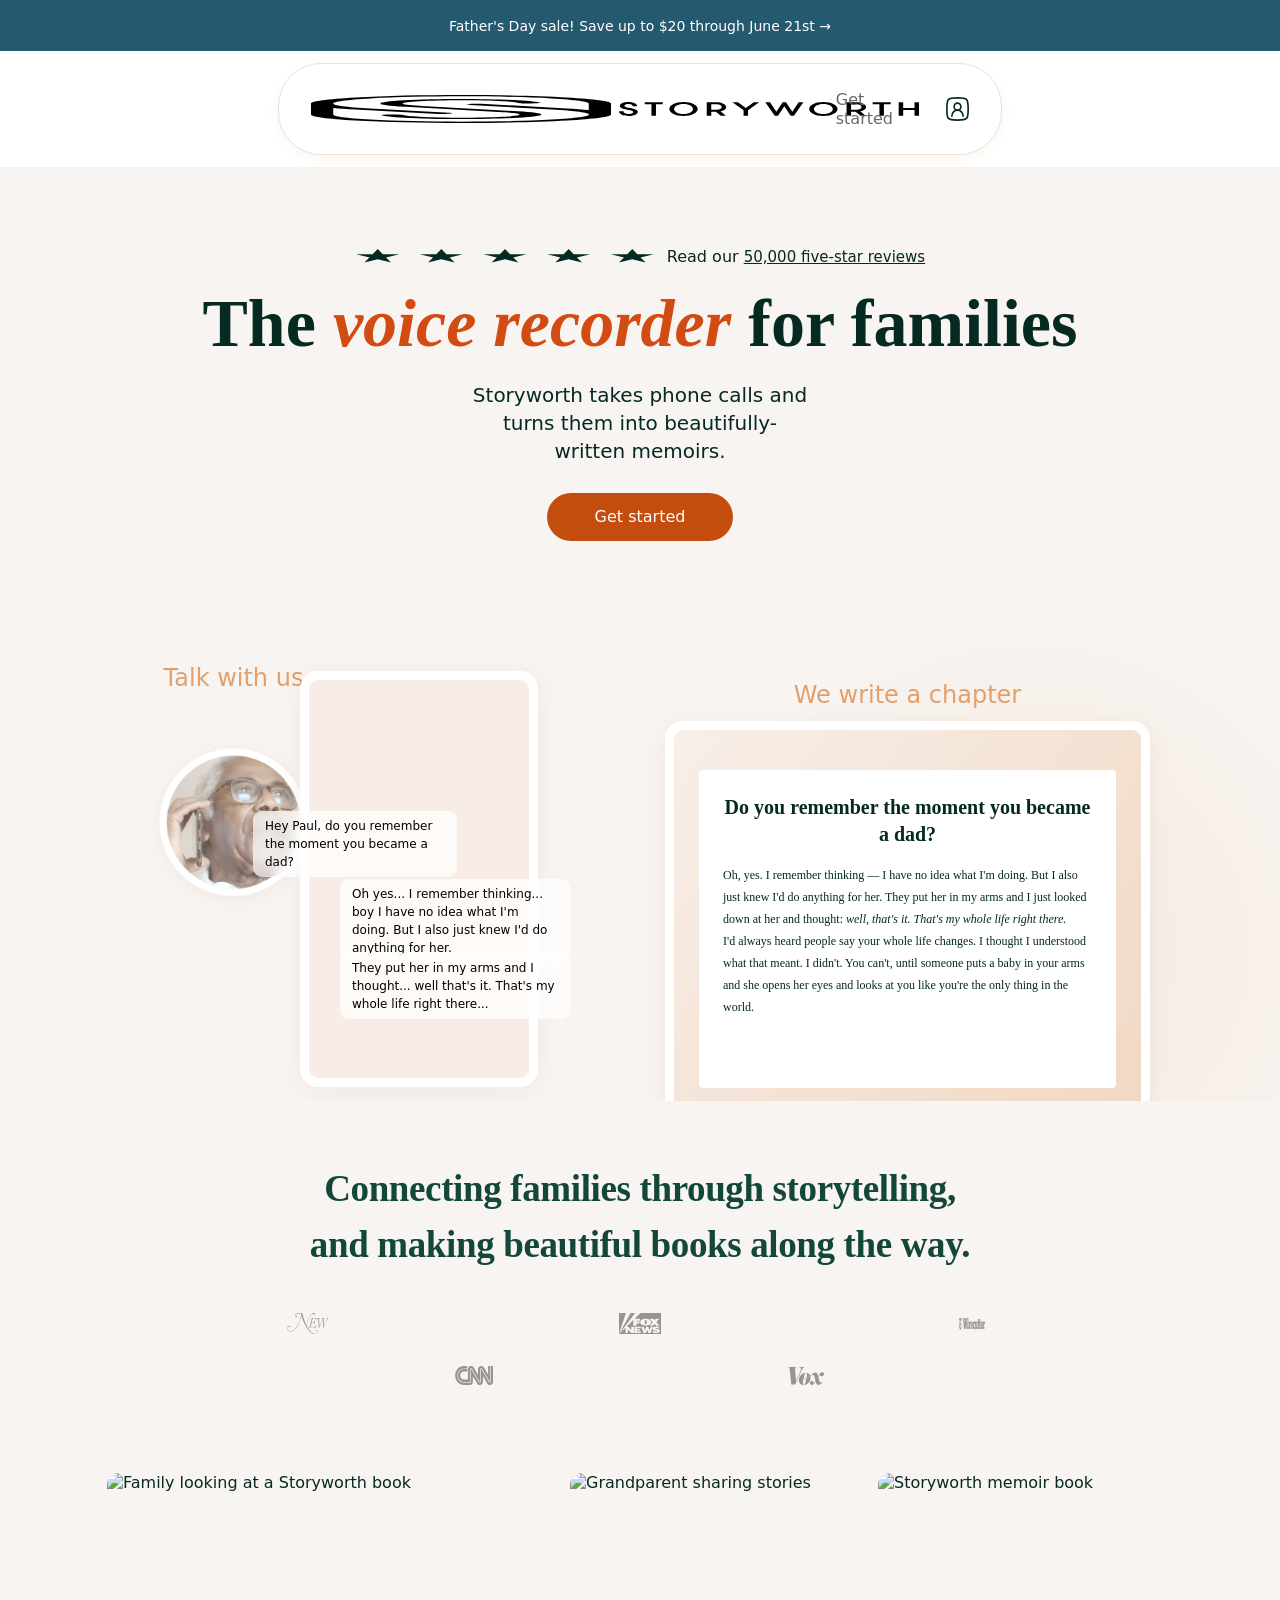
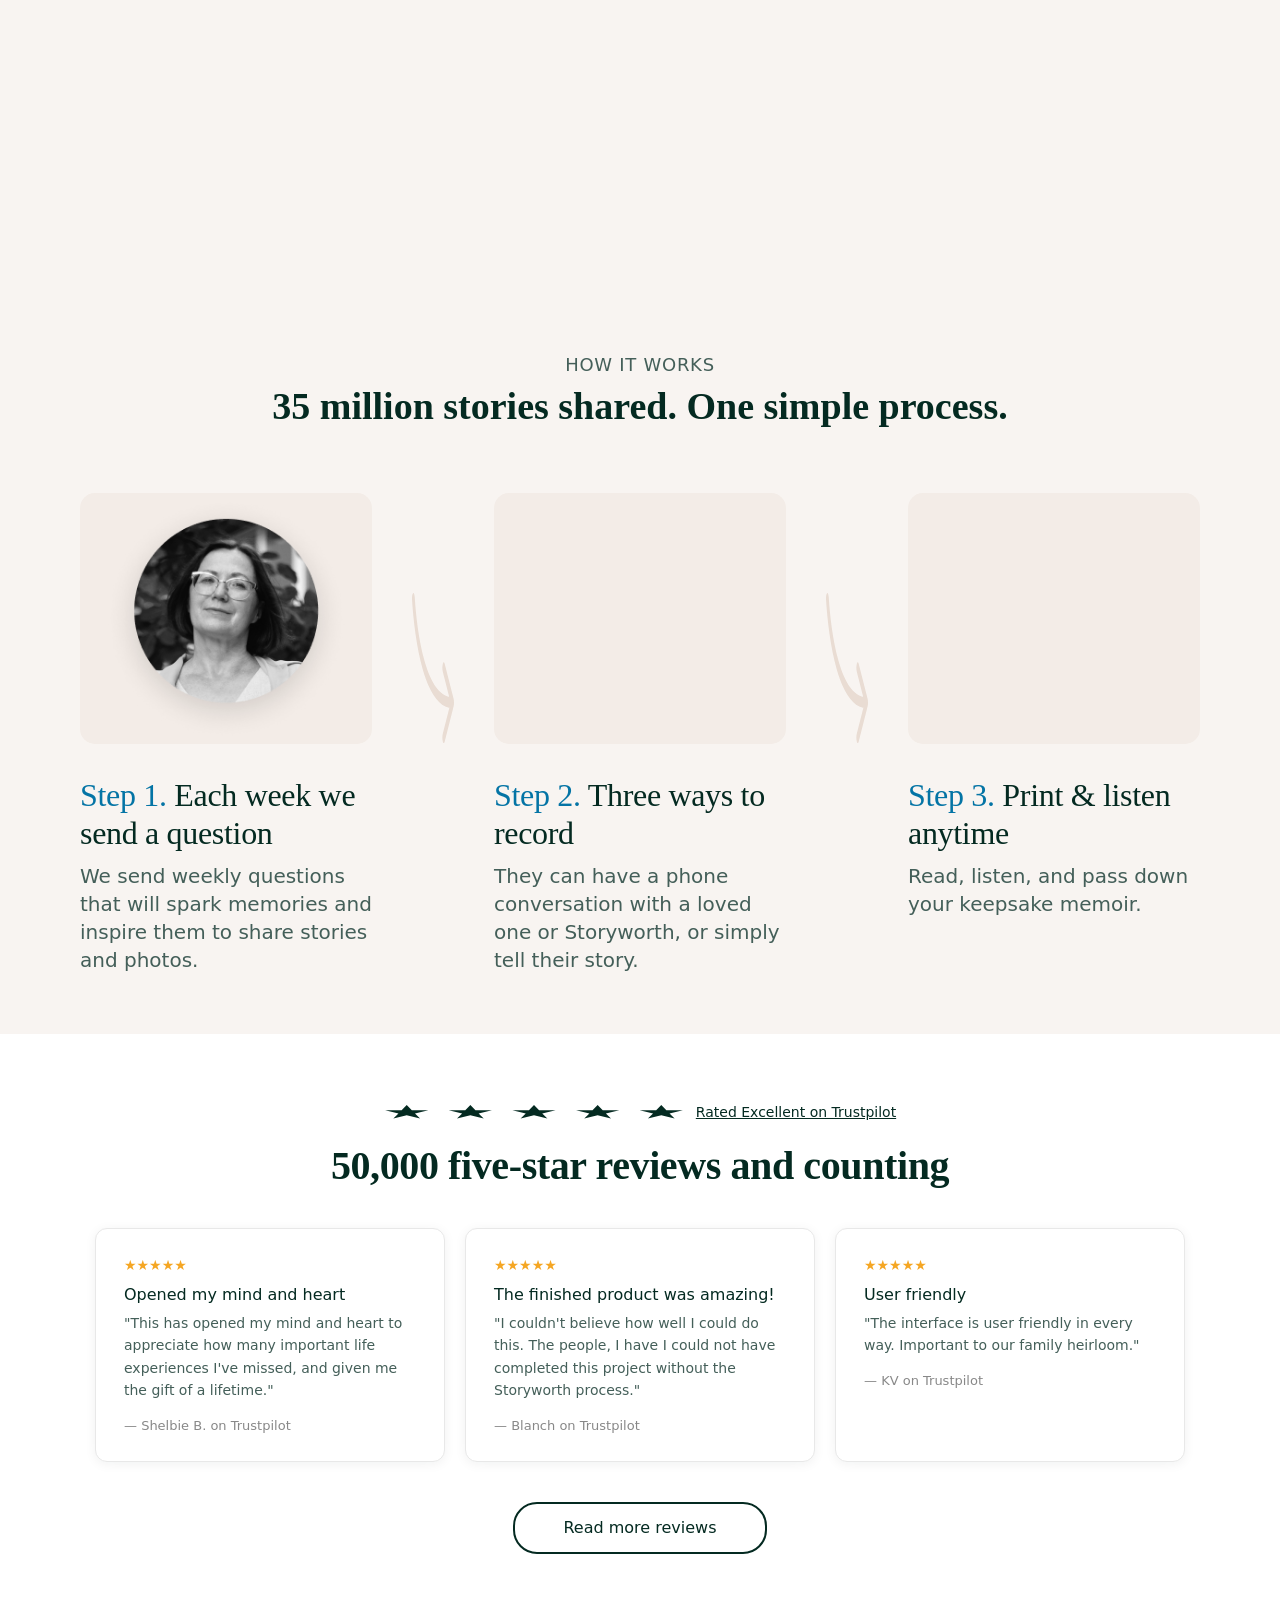
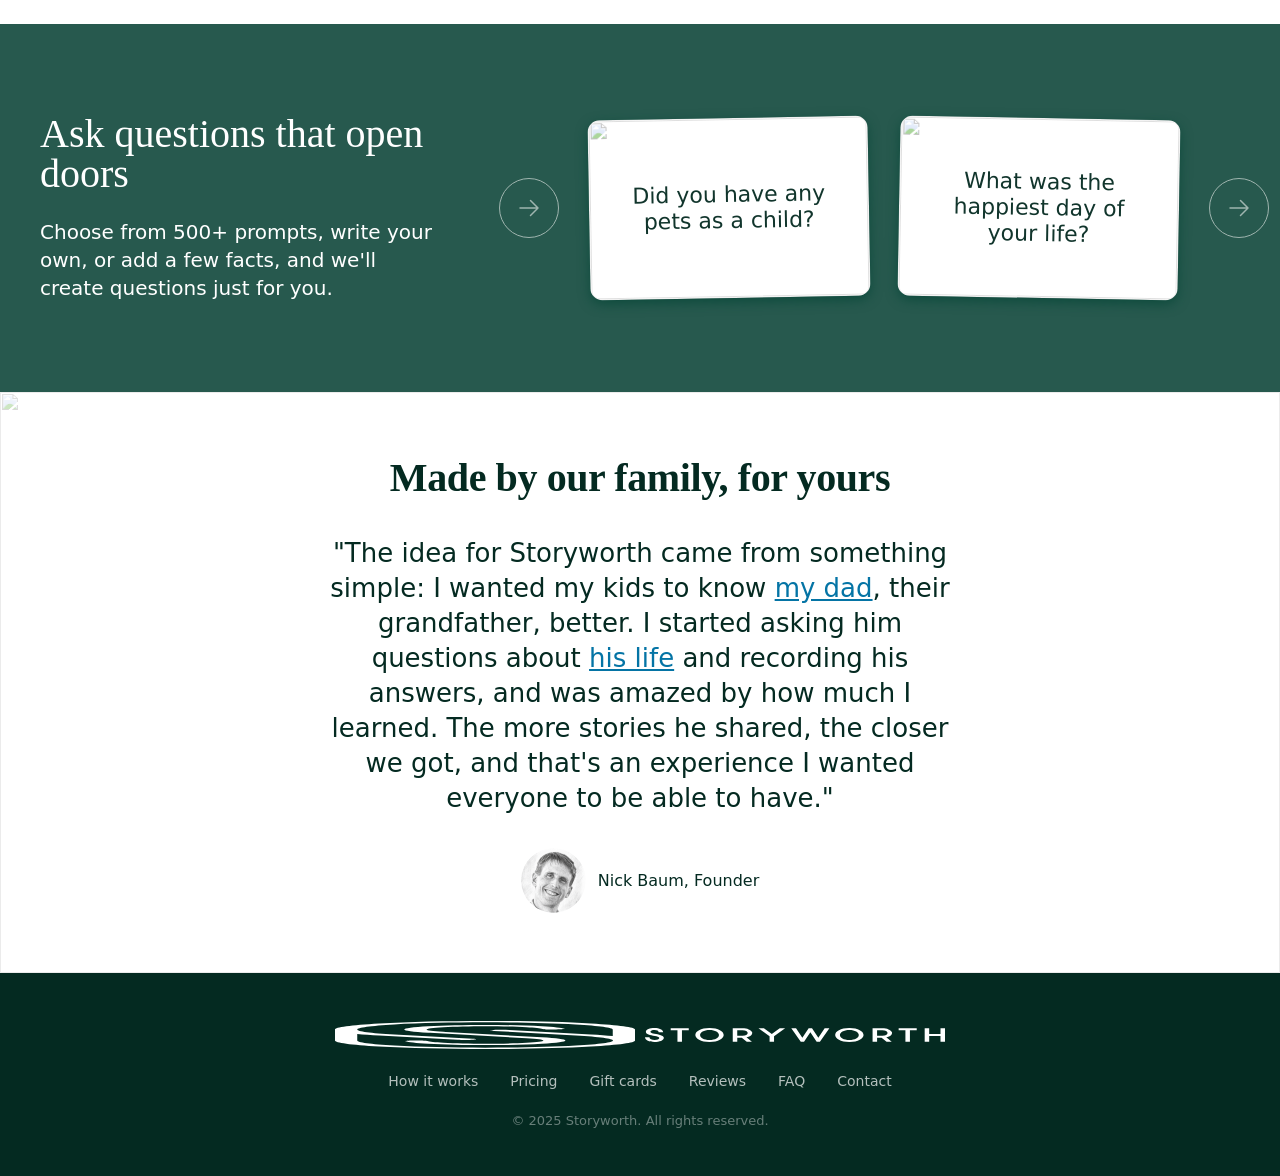
==== index.html @ 34d31a78 "Initial build: Storyworth Voice landing page HTML/CSS/JS scaffold from Figma Desktop frame. Sections" ====
<!DOCTYPE html>
<html lang="en">
<head>
  <meta charset="UTF-8" />
  <meta name="viewport" content="width=device-width, initial-scale=1.0" />
  <title>Storyworth Voice — The voice recorder for families</title>
  <meta name="description" content="Storyworth takes phone calls and turns them into beautifully-written memoirs. Connect your family through storytelling." />
  <link rel="stylesheet" href="styles.css" />
</head>
<body>

  <!-- ═══════════════════════════════════════════════════════
       PROMO BANNER
  ═══════════════════════════════════════════════════════ -->
  <div class="promo-banner">
    <p class="promo-banner__text">
      Father's Day sale! Save up to $20 through June 21st &rarr;
    </p>
  </div>

  <!-- ═══════════════════════════════════════════════════════
       HEADER / NAV
  ═══════════════════════════════════════════════════════ -->
  <header class="site-header">
    <nav class="nav" aria-label="Main navigation">
      <a href="/" class="nav__logo" aria-label="Storyworth home">
        <img class="nav__logo-mark" src="assets/logo-mark.svg" alt="" aria-hidden="true" />
        <img class="nav__logo-wordmark" src="assets/logo-wordmark.svg" alt="Storyworth" />
      </a>
      <div class="nav__actions">
        <a href="#get-started" class="nav__btn-ghost">Get started</a>
        <a href="/account" class="nav__user-icon" aria-label="My account">
          <img src="assets/nav-user-icon.svg" alt="" aria-hidden="true" />
        </a>
      </div>
    </nav>
  </header>

  <main>

    <!-- ═══════════════════════════════════════════════════════
         HERO
    ═══════════════════════════════════════════════════════ -->
    <section class="hero" aria-label="Hero">
      <div class="container">

        <div class="hero__content">
          <div class="hero__stars-row">
            <img src="assets/stars.svg" alt="5 stars" />
            <p>Read our <a href="#reviews"><span>50,000 five-star reviews</span></a></p>
          </div>
          <h1 class="hero__headline">
            The <em>voice recorder</em> for families
          </h1>
          <div class="hero__cta">
            <p class="hero__sub">
              Storyworth takes phone calls and turns them into beautifully-written memoirs.
            </p>
            <a href="#get-started" class="btn-primary" id="get-started">Get started</a>
          </div>
        </div>

        <!-- Illustration: call → chapter -->
        <div class="hero__illustration">

          <!-- Decorative background circle -->
          <div class="hero__circle-bg"></div>

          <!-- Left: Phone call -->
          <div class="hero__call-panel">
            <p class="hero__call-label">Talk with us</p>
            <img class="hero__portrait" src="assets/hero-person.png" alt="Portrait of Paul" />
            <div class="hero__phone-card"></div>
            <div class="hero__bubble hero__bubble--q">
              Hey Paul, do you remember the moment you became a dad?
            </div>
            <div class="hero__bubble hero__bubble--a1">
              Oh yes... I remember thinking... boy I have no idea what I'm doing. But I also just knew I'd do anything for her.
            </div>
            <div class="hero__bubble hero__bubble--a2">
              They put her in my arms and I thought... well that's it. That's my whole life right there...
            </div>
          </div>

          <!-- Right: Written chapter -->
          <div class="hero__chapter-panel">
            <p class="hero__chapter-label">We write a chapter</p>
            <div class="hero__chapter-card">
              <div class="hero__chapter-inner">
                <h2 class="hero__chapter-title">
                  Do you remember the moment you became a dad?
                </h2>
                <div class="hero__chapter-body">
                  <p>
                    Oh, yes. I remember thinking — I have no idea what I'm doing. But I also just knew I'd do anything for her. They put her in my arms and I just looked down at her and thought: <em>well, that's it. That's my whole life right there.</em>
                  </p>
                  <p>
                    I'd always heard people say your whole life changes. I thought I understood what that meant. I didn't. You can't, until someone puts a baby in your arms and she opens her eyes and looks at you like you're the only thing in the world.
                  </p>
                </div>
              </div>
            </div>
          </div>

        </div>
        <!-- /hero__illustration -->

      </div>
    </section>

    <!-- ═══════════════════════════════════════════════════════
         TAGLINE + PRESS LOGOS
    ═══════════════════════════════════════════════════════ -->
    <section class="tagline-section" aria-label="Brand tagline and press">
      <div class="container">
        <h2 class="tagline-section__headline">
          Connecting families through storytelling,<br />and making beautiful books along the way.
        </h2>
        <div class="press-logos" aria-label="As seen in">
          <img src="assets/press-nymag-path7.svg" alt="New York Magazine" style="height:21px;" />
          <img src="assets/press-time.svg" alt="TIME" style="height:21px;" />
          <img src="assets/press-wirecutter.svg" alt="NYT Wirecutter" style="height:13px;" />
          <img src="assets/press-cnn.svg" alt="CNN" style="height:19px;" />
          <img src="assets/press-fastco.svg" alt="Fast Company" style="height:18px;" />
        </div>
      </div>
    </section>

    <!-- ═══════════════════════════════════════════════════════
         PHOTO GRID
    ═══════════════════════════════════════════════════════ -->
    <section class="photo-grid" aria-label="Family memories">
      <div class="photo-grid__inner">
        <div class="photo-grid__item photo-grid__item--wide">
          <img src="assets/photo-grid-1.png" alt="Family looking at a Storyworth book" />
        </div>
        <div class="photo-grid__item photo-grid__item--narrow">
          <img src="assets/photo-grid-2.png" alt="Grandparent sharing stories" />
        </div>
        <div class="photo-grid__item photo-grid__item--wide">
          <img src="assets/photo-grid-3.png" alt="Storyworth memoir book" />
        </div>
        <div class="photo-grid__item photo-grid__item--narrow photo-grid__item--placeholder" aria-hidden="true"></div>
      </div>
    </section>

    <!-- ═══════════════════════════════════════════════════════
         HOW IT WORKS
    ═══════════════════════════════════════════════════════ -->
    <section class="how-it-works" aria-label="How Storyworth Voice works">
      <div class="container">

        <div class="how-it-works__header">
          <p class="how-it-works__eyebrow">How It Works</p>
          <h2 class="how-it-works__title">35 million stories shared. One simple process.</h2>
        </div>

        <div class="how-it-works__steps">

          <!-- Step 1 -->
          <div class="step">
            <div class="step__image">
              <img src="assets/step1-person.png" alt="A person receiving a question" />
            </div>
            <div class="step__copy">
              <h3 class="step__title">
                <span class="step-num">Step 1.</span> Each week we send a question
              </h3>
              <p class="step__body">
                We send weekly questions that will spark memories and inspire them to share stories and photos.
              </p>
            </div>
          </div>

          <!-- Connector -->
          <div class="step-connector" aria-hidden="true">
            <img src="assets/step-connector.svg" alt="" />
          </div>

          <!-- Step 2 -->
          <div class="step">
            <div class="step__image" style="background:#f3ece7;">
              <!-- Illustration placeholder — will be filled from Figma assets -->
            </div>
            <div class="step__copy">
              <h3 class="step__title">
                <span class="step-num">Step 2.</span> Three ways to record
              </h3>
              <p class="step__body">
                They can have a phone conversation with a loved one or Storyworth, or simply tell their story.
              </p>
            </div>
          </div>

          <!-- Connector -->
          <div class="step-connector" aria-hidden="true">
            <img src="assets/step-connector.svg" alt="" />
          </div>

          <!-- Step 3 -->
          <div class="step">
            <div class="step__image" style="background:#f3ece7;">
              <!-- Illustration placeholder -->
            </div>
            <div class="step__copy">
              <h3 class="step__title">
                <span class="step-num">Step 3.</span> Print &amp; listen anytime
              </h3>
              <p class="step__body">
                Read, listen, and pass down your keepsake memoir.
              </p>
            </div>
          </div>

        </div>
        <!-- /how-it-works__steps -->

      </div>
    </section>

    <!-- ═══════════════════════════════════════════════════════
         REVIEWS
    ═══════════════════════════════════════════════════════ -->
    <section class="reviews" id="reviews" aria-label="Customer reviews">
      <div class="container">

        <div class="reviews__header">
          <div class="reviews__stars-row">
            <img src="assets/stars.svg" alt="5 stars" />
            <a href="https://www.trustpilot.com" class="reviews__stars-link" target="_blank" rel="noopener">
              Rated Excellent on Trustpilot
            </a>
          </div>
          <h2 class="reviews__title">50,000 five-star reviews and counting</h2>
        </div>

        <div class="reviews__cards">
          <div class="review-card">
            <div class="review-card__stars" aria-label="5 stars">★★★★★</div>
            <p class="review-card__title">Opened my mind and heart</p>
            <p class="review-card__body">
              "This has opened my mind and heart to appreciate how many important life experiences I've missed, and given me the gift of a lifetime."
            </p>
            <p class="review-card__author">— Shelbie B. on Trustpilot</p>
          </div>
          <div class="review-card">
            <div class="review-card__stars" aria-label="5 stars">★★★★★</div>
            <p class="review-card__title">The finished product was amazing!</p>
            <p class="review-card__body">
              "I couldn't believe how well I could do this. The people, I have I could not have completed this project without the Storyworth process."
            </p>
            <p class="review-card__author">— Blanch on Trustpilot</p>
          </div>
          <div class="review-card">
            <div class="review-card__stars" aria-label="5 stars">★★★★★</div>
            <p class="review-card__title">User friendly</p>
            <p class="review-card__body">
              "The interface is user friendly in every way. Important to our family heirloom."
            </p>
            <p class="review-card__author">— KV on Trustpilot</p>
          </div>
        </div>

        <div class="reviews__footer">
          <a href="#" class="btn-outline">Read more reviews</a>
        </div>

      </div>
    </section>

    <!-- ═══════════════════════════════════════════════════════
         ASK QUESTIONS
    ═══════════════════════════════════════════════════════ -->
    <section class="ask-questions" aria-label="Question prompts">
      <div class="ask-questions__inner">

        <div class="ask-questions__copy">
          <h2 class="ask-questions__title">Ask questions that open doors</h2>
          <p class="ask-questions__body">
            Choose from 500+ prompts, write your own, or add a few facts, and we'll create questions just for you.
          </p>
        </div>

        <div class="ask-questions__carousel" role="region" aria-label="Sample questions">
          <button class="carousel-btn carousel-btn--prev" aria-label="Previous questions">
            <img src="assets/carousel-arrow-left.svg" alt="" aria-hidden="true" />
          </button>
          <div class="question-cards">
            <div class="question-card">
              <img class="question-card__bg" src="assets/paper-texture.png" alt="" aria-hidden="true" />
              <p class="question-card__text">Did you have any pets as a child?</p>
            </div>
            <div class="question-card">
              <img class="question-card__bg" src="assets/paper-texture.png" alt="" aria-hidden="true" />
              <p class="question-card__text">What was the happiest day of your life?</p>
            </div>
          </div>
          <button class="carousel-btn carousel-btn--next" aria-label="Next questions">
            <img src="assets/carousel-arrow-right.svg" alt="" aria-hidden="true" />
          </button>
        </div>

      </div>
    </section>

    <!-- ═══════════════════════════════════════════════════════
         FOUNDER STORY
    ═══════════════════════════════════════════════════════ -->
    <section class="founder-story" aria-label="About Storyworth">
      <img class="founder-story__bg" src="assets/cotton-texture.png" alt="" aria-hidden="true" />
      <div class="founder-story__inner">
        <h2 class="founder-story__title">Made by our family, for yours</h2>
        <blockquote class="founder-story__quote">
          "The idea for Storyworth came from something simple: I wanted my kids to know
          <a href="#">my dad</a>, their grandfather, better. I started asking him questions about
          <a href="#">his life</a> and recording his answers, and was amazed by how much I learned.
          The more stories he shared, the closer we got, and that's an experience I wanted everyone to be able to have."
        </blockquote>
        <div class="founder-story__attribution">
          <img class="founder-story__portrait" src="assets/founder-photo.png" alt="Nick Baum, Founder of Storyworth" />
          <p class="founder-story__name">Nick Baum, Founder</p>
        </div>
      </div>
    </section>

  </main>

  <!-- ═══════════════════════════════════════════════════════
       FOOTER
  ═══════════════════════════════════════════════════════ -->
  <footer class="site-footer">
    <div class="container">
      <div class="site-footer__logo">
        <img src="assets/logo-mark.svg" alt="" aria-hidden="true" style="height:28px;" />
        <img src="assets/logo-wordmark.svg" alt="Storyworth" style="height:14px;" />
      </div>
      <nav class="site-footer__nav" aria-label="Footer navigation">
        <a href="#">How it works</a>
        <a href="#">Pricing</a>
        <a href="#">Gift cards</a>
        <a href="#">Reviews</a>
        <a href="#">FAQ</a>
        <a href="#">Contact</a>
      </nav>
      <p class="site-footer__legal">&copy; 2025 Storyworth. All rights reserved.</p>
    </div>
  </footer>

  <script src="script.js"></script>
</body>
</html>
---- styles.css ----
/* ============================================================
   Storyworth Voice Landing Page — Styles
   Webflow-ready: CSS custom properties, no framework deps
   ============================================================ */

/* ─── Design Tokens ──────────────────────────────────────── */
:root {
  /* Colors */
  --color-green-1000: #042a21;
  --color-green-900:  #12473a;
  --color-green-800:  #445f59;
  --color-green-700:  #27594e;
  --color-sky-800:    #0474a5;
  --color-royal-blue: #25596f;
  --color-terracotta: #c44d0e;
  --color-tan-100:    #f8f4f1;
  --color-orange:     #e1a06c;
  --color-red-italic: #d24b12;
  --color-white:      #ffffff;
  --color-border:     #eedfd0;

  /* Typography */
  --font-sans:        'GT America', 'DM Sans', 'Inter', system-ui, sans-serif;
  --font-display:     'GT Super Display', 'Playfair Display', Georgia, serif;
  --font-serif:       'Garamond Premier Pro', 'EB Garamond', Georgia, serif;

  /* Spacing */
  --max-width:        1280px;
  --section-pad-x:    40px;

  /* Radius */
  --radius-pill:      43px;
  --radius-card:      12px;
  --radius-btn:       24px;
}

/* ─── Reset ──────────────────────────────────────────────── */
*, *::before, *::after { box-sizing: border-box; margin: 0; padding: 0; }
html { scroll-behavior: smooth; }
body { font-family: var(--font-sans); color: var(--color-green-1000); background: var(--color-white); -webkit-font-smoothing: antialiased; }
img { display: block; max-width: 100%; }
a { text-decoration: none; color: inherit; }
button { cursor: pointer; border: none; background: none; font-family: inherit; }

/* ─── Layout Helpers ─────────────────────────────────────── */
.container {
  width: 100%;
  max-width: var(--max-width);
  margin-inline: auto;
  padding-inline: var(--section-pad-x);
}

/* ─── Promo Banner ───────────────────────────────────────── */
.promo-banner {
  background: var(--color-royal-blue);
  padding: 6px 24px;
  height: 51px;
  display: flex;
  align-items: center;
  justify-content: center;
}

.promo-banner__text {
  font-family: var(--font-sans);
  font-size: 14px;
  color: var(--color-white);
  text-align: center;
  white-space: nowrap;
}

/* ─── Header / Nav ───────────────────────────────────────── */
.site-header {
  position: sticky;
  top: 0;
  z-index: 100;
  display: flex;
  justify-content: center;
  padding: 12px 24px;
  pointer-events: none;
}

.nav {
  pointer-events: all;
  background: var(--color-white);
  border: 1px solid var(--color-border);
  border-radius: var(--radius-pill);
  padding: 12px 32px;
  width: 724px;
  max-width: calc(100vw - 48px);
  display: flex;
  align-items: center;
  justify-content: space-between;
  box-shadow: 0 4px 10px rgba(241, 225, 215, 0.3);
}

.nav__logo {
  display: flex;
  align-items: center;
  gap: 8px;
  height: 50px;
}

.nav__logo-mark {
  height: 28px;
  width: auto;
}

.nav__logo-wordmark {
  height: 14px;
  width: auto;
}

.nav__actions {
  display: flex;
  align-items: center;
  gap: 12px;
}

.nav__btn-ghost {
  font-family: var(--font-sans);
  font-weight: 500;
  font-size: 16px;
  color: #686868;
  padding: 14px 32px;
  border-radius: var(--radius-btn);
  transition: color 0.2s;
}

.nav__btn-ghost:hover { color: var(--color-green-1000); }

.nav__user-icon {
  width: 32px;
  height: 32px;
  display: flex;
  align-items: center;
  justify-content: center;
}

.nav__user-icon img { width: 24px; height: 24px; }

/* ─── Hero ───────────────────────────────────────────────── */
.hero {
  background: var(--color-tan-100);
  position: relative;
  overflow: hidden;
  padding-top: 80px;
  padding-bottom: 0;
}

.hero__content {
  display: flex;
  flex-direction: column;
  align-items: center;
  gap: 20px;
  position: relative;
  z-index: 2;
  text-align: center;
}

.hero__stars-row {
  display: flex;
  align-items: center;
  gap: 12px;
}

.hero__stars-row img { height: 15px; width: auto; }

.hero__stars-row a {
  font-size: 15px;
  color: var(--color-green-1000);
}

.hero__stars-row a span { text-decoration: underline; }

.hero__headline {
  font-family: var(--font-display);
  font-size: 68px;
  line-height: 75px;
  color: var(--color-green-1000);
  text-align: center;
  white-space: nowrap;
}

.hero__headline em {
  font-style: italic;
  color: var(--color-red-italic);
}

.hero__sub {
  font-family: var(--font-sans);
  font-size: 20px;
  line-height: 28px;
  color: var(--color-green-1000);
  text-align: center;
  max-width: 343px;
}

.hero__cta {
  display: flex;
  flex-direction: column;
  align-items: center;
  gap: 28px;
}

.btn-primary {
  display: inline-flex;
  align-items: center;
  justify-content: center;
  background: var(--color-terracotta);
  color: var(--color-white);
  font-family: var(--font-sans);
  font-weight: 500;
  font-size: 16px;
  line-height: 20px;
  padding: 14px 48px;
  border-radius: var(--radius-btn);
  transition: background 0.2s, transform 0.1s;
}

.btn-primary:hover { background: #a83d08; transform: translateY(-1px); }

.btn-outline {
  display: inline-flex;
  align-items: center;
  justify-content: center;
  background: transparent;
  color: var(--color-green-1000);
  font-family: var(--font-sans);
  font-weight: 500;
  font-size: 16px;
  line-height: 20px;
  padding: 14px 48px;
  border-radius: var(--radius-btn);
  border: 2px solid var(--color-green-1000);
  transition: background 0.2s, color 0.2s;
}

.btn-outline:hover { background: var(--color-green-1000); color: var(--color-white); }

/* Hero illustration */
.hero__illustration {
  position: relative;
  margin-top: 60px;
  height: 500px;
  width: 100%;
  max-width: var(--max-width);
  margin-inline: auto;
}

.hero__circle-bg {
  position: absolute;
  right: -140px;
  top: 0;
  width: 700px;
  height: 700px;
  border-radius: 50%;
  background: radial-gradient(circle, rgba(241,216,196,0.4) 0%, transparent 70%);
  pointer-events: none;
}

/* Left phone call panel */
.hero__call-panel {
  position: absolute;
  left: 100px;
  top: 40px;
  display: flex;
  flex-direction: column;
  gap: 16px;
}

.hero__call-label {
  font-family: var(--font-sans);
  font-size: 24px;
  line-height: 75px;
  color: var(--color-orange);
  text-align: center;
}

.hero__portrait {
  width: 187px;
  height: 187px;
  border-radius: 50%;
  object-fit: cover;
}

.hero__phone-card {
  width: 238px;
  height: 416px;
  background: #f7ede6;
  border-radius: 18px;
  border: 9px solid var(--color-white);
  box-shadow: 0 4px 25px rgba(190, 157, 132, 0.12);
  position: absolute;
  left: 160px;
  top: 30px;
}

.hero__bubble {
  position: absolute;
  background: rgba(255, 255, 255, 0.7);
  backdrop-filter: blur(3px);
  -webkit-backdrop-filter: blur(3px);
  border-radius: 9px;
  padding: 6px 12px;
  font-family: var(--font-sans);
  font-size: 12px;
  line-height: 18px;
  color: #000;
}

.hero__bubble--q {
  width: 204px;
  left: 113px;
  top: 170px;
}

.hero__bubble--a1 {
  width: 230px;
  left: 200px;
  top: 238px;
}

.hero__bubble--a2 {
  width: 230px;
  left: 200px;
  top: 312px;
}

/* Right chapter panel */
.hero__chapter-panel {
  position: absolute;
  right: 90px;
  top: 80px;
}

.hero__chapter-label {
  font-family: var(--font-sans);
  font-size: 24px;
  color: var(--color-orange);
  text-align: center;
  margin-bottom: 12px;
}

.hero__chapter-card {
  width: 485px;
  height: 416px;
  border-radius: 18px;
  border: 9px solid var(--color-white);
  box-shadow: 0 4px 25px rgba(190, 157, 132, 0.12);
  background: linear-gradient(130deg, #f7eee7 3%, #f1d8c4 97%);
  position: relative;
  overflow: hidden;
}

.hero__chapter-inner {
  background: var(--color-white);
  position: absolute;
  left: 25px;
  right: 25px;
  top: 40px;
  bottom: 40px;
  border-radius: 4px;
  padding: 24px;
  overflow: hidden;
}

.hero__chapter-title {
  font-family: var(--font-display);
  font-size: 20px;
  line-height: 27px;
  color: var(--color-green-1000);
  text-align: center;
  margin-bottom: 16px;
}

.hero__chapter-body {
  font-family: var(--font-serif);
  font-size: 12px;
  line-height: 22px;
  color: var(--color-green-1000);
}

.hero__chapter-body em { font-style: italic; }

/* ─── Tagline + Press ────────────────────────────────────── */
.tagline-section {
  background: var(--color-tan-100);
  padding: 60px var(--section-pad-x) 40px;
  text-align: center;
}

.tagline-section__headline {
  font-family: var(--font-display);
  font-size: 37px;
  line-height: 56px;
  color: var(--color-green-900);
  letter-spacing: -0.37px;
  max-width: 750px;
  margin-inline: auto;
}

.press-logos {
  display: flex;
  align-items: center;
  justify-content: center;
  gap: 32px;
  flex-wrap: wrap;
  margin-top: 40px;
  padding-bottom: 48px;
}

.press-logos img {
  height: auto;
  opacity: 0.75;
  transition: opacity 0.2s;
  object-fit: contain;
}

.press-logos img:hover { opacity: 1; }

/* ─── Photo Grid ─────────────────────────────────────────── */
.photo-grid {
  background: var(--color-tan-100);
  padding: 0 0 80px;
}

.photo-grid__inner {
  display: flex;
  gap: 19px;
  align-items: stretch;
  padding-inline: 107px;
  overflow: hidden;
}

.photo-grid__item {
  border-radius: var(--radius-card);
  overflow: hidden;
  flex-shrink: 0;
}

.photo-grid__item--wide { width: 444px; height: 341px; }
.photo-grid__item--narrow { width: 289px; height: 341px; }

.photo-grid__item img {
  width: 100%;
  height: 100%;
  object-fit: cover;
}

.photo-grid__item--placeholder {
  background: #d9d9d9;
}

/* ─── How It Works ───────────────────────────────────────── */
.how-it-works {
  background: var(--color-tan-100);
  padding: 60px var(--section-pad-x);
}

.how-it-works__header {
  text-align: center;
  margin-bottom: 64px;
}

.how-it-works__eyebrow {
  font-family: var(--font-sans);
  font-size: 18px;
  letter-spacing: 0.72px;
  color: var(--color-green-800);
  text-transform: uppercase;
  margin-bottom: 8px;
}

.how-it-works__title {
  font-family: var(--font-display);
  font-size: 38px;
  line-height: 46px;
  color: var(--color-green-1000);
  max-width: 744px;
  margin-inline: auto;
}

.how-it-works__steps {
  display: flex;
  justify-content: space-between;
  align-items: flex-start;
  gap: 40px;
  position: relative;
}

.step {
  display: flex;
  flex-direction: column;
  align-items: center;
  gap: 32px;
  flex: 1;
  text-align: left;
  max-width: 395px;
}

.step__image {
  width: 100%;
  max-width: 334px;
  height: 251px;
  background: #f3ece7;
  border-radius: 15px;
  display: flex;
  align-items: center;
  justify-content: center;
  position: relative;
  overflow: hidden;
}

.step__image img { max-width: 100%; max-height: 100%; object-fit: contain; }

.step__copy { width: 100%; max-width: 336px; }

.step__title {
  font-family: var(--font-display);
  font-weight: 500;
  font-size: 32px;
  line-height: 38px;
  letter-spacing: -0.32px;
  color: var(--color-green-1000);
  margin-bottom: 10px;
}

.step__title .step-num { color: var(--color-sky-800); }

.step__body {
  font-family: var(--font-sans);
  font-size: 20px;
  line-height: 1.4;
  color: var(--color-green-800);
}

/* Connector arrows between steps */
.step-connector {
  width: 42px;
  flex-shrink: 0;
  padding-top: 100px;
}

.step-connector img { width: 100%; }

/* ─── Reviews ────────────────────────────────────────────── */
.reviews {
  background: var(--color-white);
  padding: 70px var(--section-pad-x);
  overflow: hidden;
}

.reviews__header {
  display: flex;
  flex-direction: column;
  align-items: center;
  gap: 24px;
  margin-bottom: 40px;
}

.reviews__stars-row {
  display: flex;
  align-items: center;
  gap: 12px;
}

.reviews__stars-row img { height: 15px; }

.reviews__stars-link {
  font-size: 14px;
  color: var(--color-green-1000);
  text-decoration: underline;
}

.reviews__title {
  font-family: var(--font-display);
  font-size: 40px;
  line-height: 44px;
  color: var(--color-green-1000);
  text-align: center;
  letter-spacing: -0.4px;
}

/* Review cards */
.reviews__cards {
  display: flex;
  gap: 20px;
  justify-content: center;
  flex-wrap: wrap;
  margin-bottom: 40px;
}

.review-card {
  background: var(--color-white);
  border: 1px solid #e8e8e8;
  border-radius: var(--radius-card);
  padding: 28px;
  width: 350px;
  flex-shrink: 0;
  box-shadow: 0 2px 12px rgba(4, 42, 33, 0.06);
}

.review-card__stars {
  display: flex;
  gap: 2px;
  margin-bottom: 12px;
  color: #f5a623;
  font-size: 14px;
}

.review-card__title {
  font-family: var(--font-sans);
  font-weight: 500;
  font-size: 16px;
  color: var(--color-green-1000);
  margin-bottom: 8px;
}

.review-card__body {
  font-family: var(--font-sans);
  font-size: 14px;
  line-height: 1.6;
  color: var(--color-green-800);
  margin-bottom: 16px;
}

.review-card__author {
  font-family: var(--font-sans);
  font-size: 13px;
  color: #888;
}

.reviews__footer {
  display: flex;
  justify-content: center;
}

/* ─── Ask Questions ──────────────────────────────────────── */
.ask-questions {
  background: var(--color-green-700);
  padding: 90px var(--section-pad-x);
}

.ask-questions__inner {
  display: flex;
  align-items: center;
  justify-content: space-between;
  gap: 60px;
  max-width: var(--max-width);
  margin-inline: auto;
}

.ask-questions__copy {
  flex: 0 0 399px;
  display: flex;
  flex-direction: column;
  gap: 24px;
}

.ask-questions__title {
  font-family: var(--font-display);
  font-weight: 500;
  font-size: 40px;
  line-height: 40px;
  color: var(--color-white);
}

.ask-questions__body {
  font-family: var(--font-sans);
  font-size: 20px;
  line-height: 1.4;
  color: var(--color-white);
}

.ask-questions__carousel {
  display: flex;
  align-items: center;
  gap: 30px;
}

.carousel-btn {
  width: 60px;
  height: 60px;
  flex-shrink: 0;
  cursor: pointer;
  transition: opacity 0.2s;
}

.carousel-btn:hover { opacity: 0.8; }
.carousel-btn img { width: 100%; height: 100%; }

.question-cards {
  display: flex;
  gap: 30px;
}

.question-card {
  background: var(--color-white);
  border: 1px solid rgba(226, 226, 226, 0.5);
  border-radius: var(--radius-card);
  width: 280px;
  height: 180px;
  display: flex;
  align-items: center;
  justify-content: center;
  padding: 30px;
  position: relative;
  overflow: hidden;
  box-shadow: 0 4px 12px #0e4b3d;
}

.question-card:first-child { transform: rotate(-1deg); }
.question-card:last-child  { transform: rotate(1deg); }

.question-card__bg {
  position: absolute;
  inset: 0;
  width: 100%;
  height: 100%;
  object-fit: cover;
  opacity: 0.5;
  pointer-events: none;
}

.question-card__text {
  font-family: var(--font-sans);
  font-weight: 500;
  font-size: 22px;
  line-height: 26px;
  color: rgba(4, 42, 33, 0.95);
  text-align: center;
  position: relative;
  z-index: 1;
}

/* ─── Founder Story ──────────────────────────────────────── */
.founder-story {
  background: var(--color-white);
  padding: 60px var(--section-pad-x);
  position: relative;
  overflow: hidden;
  text-align: center;
}

.founder-story__bg {
  position: absolute;
  inset: 0;
  width: 100%;
  height: 100%;
  object-fit: cover;
  opacity: 0.3;
  pointer-events: none;
}

.founder-story__inner {
  position: relative;
  z-index: 1;
  display: flex;
  flex-direction: column;
  align-items: center;
  gap: 32px;
  max-width: 650px;
  margin-inline: auto;
}

.founder-story__title {
  font-family: var(--font-display);
  font-size: 40px;
  line-height: 52px;
  color: var(--color-green-1000);
  letter-spacing: -0.4px;
}

.founder-story__quote {
  font-family: var(--font-sans);
  font-size: 26px;
  line-height: 35px;
  color: var(--color-green-1000);
  text-align: center;
}

.founder-story__quote a { color: var(--color-sky-800); text-decoration: underline; }

.founder-story__attribution {
  display: flex;
  align-items: center;
  gap: 12px;
  justify-content: center;
}

.founder-story__portrait {
  width: 65px;
  height: 65px;
  border-radius: 50%;
  object-fit: cover;
}

.founder-story__name {
  font-family: var(--font-sans);
  font-size: 16px;
  color: var(--color-green-1000);
}

/* ─── Footer ─────────────────────────────────────────────── */
.site-footer {
  background: var(--color-green-1000);
  color: var(--color-white);
  padding: 48px var(--section-pad-x);
  text-align: center;
}

.site-footer__logo {
  display: flex;
  align-items: center;
  justify-content: center;
  gap: 10px;
  margin-bottom: 24px;
}

.site-footer__logo img { filter: invert(1) brightness(2); }

.site-footer__nav {
  display: flex;
  gap: 32px;
  justify-content: center;
  flex-wrap: wrap;
  margin-bottom: 24px;
}

.site-footer__nav a {
  font-family: var(--font-sans);
  font-size: 14px;
  color: rgba(255,255,255,0.7);
  transition: color 0.2s;
}

.site-footer__nav a:hover { color: var(--color-white); }

.site-footer__legal {
  font-family: var(--font-sans);
  font-size: 13px;
  color: rgba(255,255,255,0.4);
}

/* ─── Google Fonts fallback (remove when GT fonts are loaded) ─ */
@import url('https://fonts.googleapis.com/css2?family=DM+Sans:wght@400;500&family=Playfair+Display:ital,wght@0,400;0,500;1,400&family=EB+Garamond:ital@0;1&display=swap');
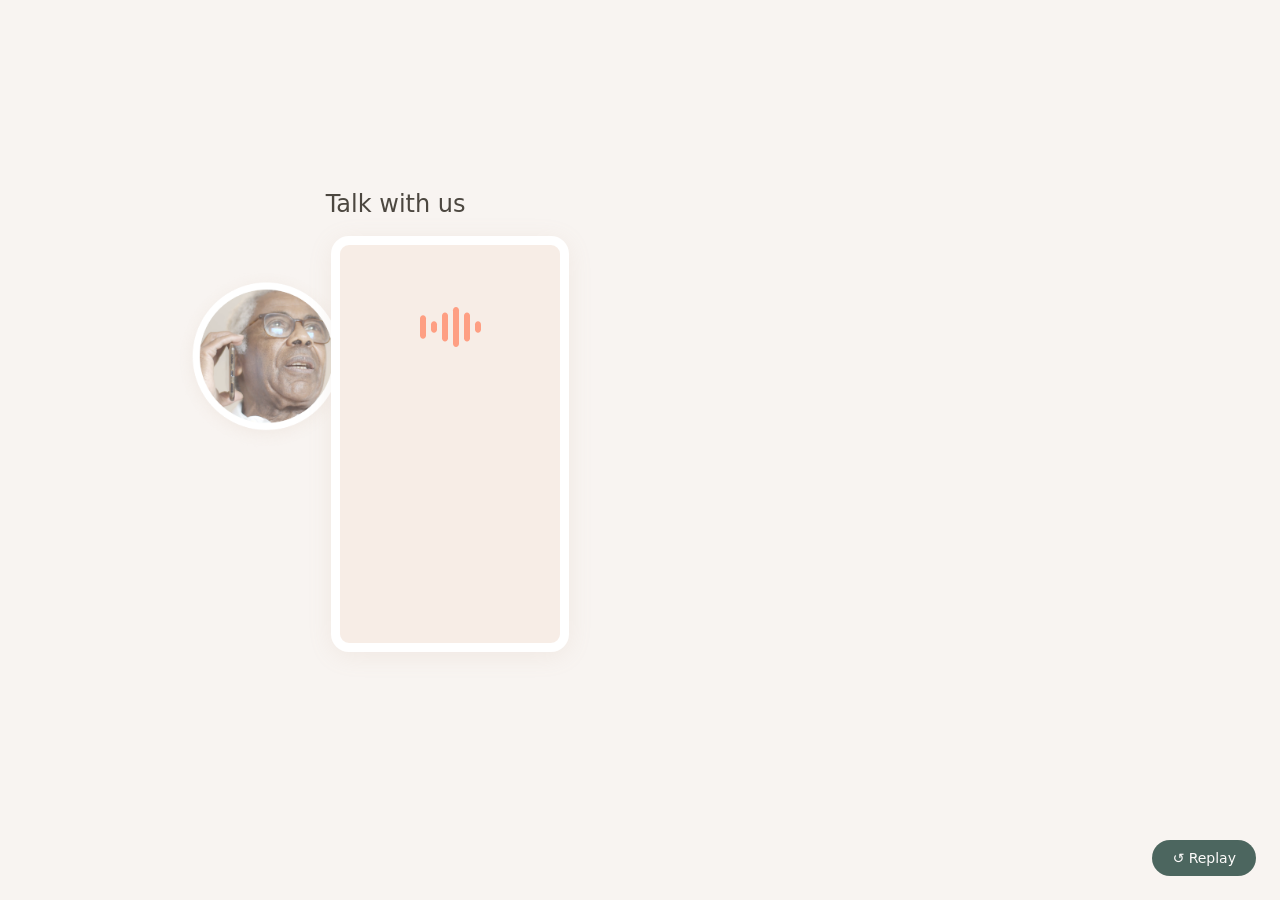
==== commit f0b35aa4: "Rebuild as focused hero animation demo Strips everything to just the Frame 1 illustration (933×566px" ====
--- a/index.html
+++ b/index.html
@@ -3,349 +3,59 @@
 <head>
   <meta charset="UTF-8" />
   <meta name="viewport" content="width=device-width, initial-scale=1.0" />
-  <title>Storyworth Voice — The voice recorder for families</title>
-  <meta name="description" content="Storyworth takes phone calls and turns them into beautifully-written memoirs. Connect your family through storytelling." />
+  <title>Storyworth Voice — Hero Animation Demo</title>
   <link rel="stylesheet" href="styles.css" />
 </head>
 <body>
 
-  <!-- ═══════════════════════════════════════════════════════
-       PROMO BANNER
-  ═══════════════════════════════════════════════════════ -->
-  <div class="promo-banner">
-    <p class="promo-banner__text">
-      Father's Day sale! Save up to $20 through June 21st &rarr;
-    </p>
-  </div>
+  <div class="stage">
+    <div class="frame">
 
-  <!-- ═══════════════════════════════════════════════════════
-       HEADER / NAV
-  ═══════════════════════════════════════════════════════ -->
-  <header class="site-header">
-    <nav class="nav" aria-label="Main navigation">
-      <a href="/" class="nav__logo" aria-label="Storyworth home">
-        <img class="nav__logo-mark" src="assets/logo-mark.svg" alt="" aria-hidden="true" />
-        <img class="nav__logo-wordmark" src="assets/logo-wordmark.svg" alt="Storyworth" />
-      </a>
-      <div class="nav__actions">
-        <a href="#get-started" class="nav__btn-ghost">Get started</a>
-        <a href="/account" class="nav__user-icon" aria-label="My account">
-          <img src="assets/nav-user-icon.svg" alt="" aria-hidden="true" />
-        </a>
+      <!-- ── Labels ────────────────────────────────────────── -->
+      <p class="label label--talk"  id="lbl-talk">Talk with us</p>
+      <p class="label label--write" id="lbl-write">We write a chapter</p>
+
+      <!-- ── Left: phone call side ─────────────────────────── -->
+      <div class="portrait-wrap" id="portrait">
+        <img src="assets/dad.png" alt="Paul" />
       </div>
-    </nav>
-  </header>
 
-  <main>
+      <div class="phone-card" id="phone-card">
+        <img class="audio-wave" src="assets/audio-wave.svg" alt="" id="audio-wave" />
+      </div>
 
-    <!-- ═══════════════════════════════════════════════════════
-         HERO
-    ═══════════════════════════════════════════════════════ -->
-    <section class="hero" aria-label="Hero">
-      <div class="container">
+      <div class="bubble bubble--q" id="bubble-1">
+        Hey Paul, do you remember the moment you became a dad?
+      </div>
+      <div class="bubble bubble--a" id="bubble-2">
+        Oh yes... I remember thinking... boy I have no idea what I'm doing. But I also just knew I'd do anything for her.
+      </div>
+      <div class="bubble bubble--a" id="bubble-3">
+        They put her in my arms and I thought... well that's it. That's my whole life right there...
+      </div>
 
-        <div class="hero__content">
-          <div class="hero__stars-row">
-            <img src="assets/stars.svg" alt="5 stars" />
-            <p>Read our <a href="#reviews"><span>50,000 five-star reviews</span></a></p>
-          </div>
-          <h1 class="hero__headline">
-            The <em>voice recorder</em> for families
-          </h1>
-          <div class="hero__cta">
-            <p class="hero__sub">
-              Storyworth takes phone calls and turns them into beautifully-written memoirs.
-            </p>
-            <a href="#get-started" class="btn-primary" id="get-started">Get started</a>
-          </div>
-        </div>
+      <!-- ── Connector ──────────────────────────────────────── -->
+      <img class="arrow-connector" src="assets/arrow-connector.svg" alt="" id="connector" />
 
-        <!-- Illustration: call → chapter -->
-        <div class="hero__illustration">
+      <!-- ── Right: chapter side ───────────────────────────── -->
+      <div class="chapter-card" id="chapter-card"></div>
 
-          <!-- Decorative background circle -->
-          <div class="hero__circle-bg"></div>
-
-          <!-- Left: Phone call -->
-          <div class="hero__call-panel">
-            <p class="hero__call-label">Talk with us</p>
-            <img class="hero__portrait" src="assets/hero-person.png" alt="Portrait of Paul" />
-            <div class="hero__phone-card"></div>
-            <div class="hero__bubble hero__bubble--q">
-              Hey Paul, do you remember the moment you became a dad?
-            </div>
-            <div class="hero__bubble hero__bubble--a1">
-              Oh yes... I remember thinking... boy I have no idea what I'm doing. But I also just knew I'd do anything for her.
-            </div>
-            <div class="hero__bubble hero__bubble--a2">
-              They put her in my arms and I thought... well that's it. That's my whole life right there...
-            </div>
-          </div>
-
-          <!-- Right: Written chapter -->
-          <div class="hero__chapter-panel">
-            <p class="hero__chapter-label">We write a chapter</p>
-            <div class="hero__chapter-card">
-              <div class="hero__chapter-inner">
-                <h2 class="hero__chapter-title">
-                  Do you remember the moment you became a dad?
-                </h2>
-                <div class="hero__chapter-body">
-                  <p>
-                    Oh, yes. I remember thinking — I have no idea what I'm doing. But I also just knew I'd do anything for her. They put her in my arms and I just looked down at her and thought: <em>well, that's it. That's my whole life right there.</em>
-                  </p>
-                  <p>
-                    I'd always heard people say your whole life changes. I thought I understood what that meant. I didn't. You can't, until someone puts a baby in your arms and she opens her eyes and looks at you like you're the only thing in the world.
-                  </p>
-                </div>
-              </div>
-            </div>
-          </div>
-
-        </div>
-        <!-- /hero__illustration -->
-
-      </div>
-    </section>
-
-    <!-- ═══════════════════════════════════════════════════════
-         TAGLINE + PRESS LOGOS
-    ═══════════════════════════════════════════════════════ -->
-    <section class="tagline-section" aria-label="Brand tagline and press">
-      <div class="container">
-        <h2 class="tagline-section__headline">
-          Connecting families through storytelling,<br />and making beautiful books along the way.
+      <div class="chapter-page" id="chapter-page">
+        <h2 class="chapter-title" id="chapter-title">
+          Do you remember the moment you became a dad?
         </h2>
-        <div class="press-logos" aria-label="As seen in">
-          <img src="assets/press-nymag-path7.svg" alt="New York Magazine" style="height:21px;" />
-          <img src="assets/press-time.svg" alt="TIME" style="height:21px;" />
-          <img src="assets/press-wirecutter.svg" alt="NYT Wirecutter" style="height:13px;" />
-          <img src="assets/press-cnn.svg" alt="CNN" style="height:19px;" />
-          <img src="assets/press-fastco.svg" alt="Fast Company" style="height:18px;" />
+        <div class="chapter-body" id="chapter-body">
+          <p>Oh, yes. I remember thinking — I have no idea what I'm doing. But I also just knew I'd do anything for her. They put her in my arms and I just looked down at her and thought: <em>well, that's it. That's my whole life right there.</em></p>
+          <p>I'd always heard people say your whole life changes. I thought I understood what that meant. I didn't. You can't, until someone puts a baby in your arms and she opens her eyes and looks at you like you're the only thing in the world.</p>
         </div>
       </div>
-    </section>
 
-    <!-- ═══════════════════════════════════════════════════════
-         PHOTO GRID
-    ═══════════════════════════════════════════════════════ -->
-    <section class="photo-grid" aria-label="Family memories">
-      <div class="photo-grid__inner">
-        <div class="photo-grid__item photo-grid__item--wide">
-          <img src="assets/photo-grid-1.png" alt="Family looking at a Storyworth book" />
-        </div>
-        <div class="photo-grid__item photo-grid__item--narrow">
-          <img src="assets/photo-grid-2.png" alt="Grandparent sharing stories" />
-        </div>
-        <div class="photo-grid__item photo-grid__item--wide">
-          <img src="assets/photo-grid-3.png" alt="Storyworth memoir book" />
-        </div>
-        <div class="photo-grid__item photo-grid__item--narrow photo-grid__item--placeholder" aria-hidden="true"></div>
-      </div>
-    </section>
+    </div><!-- /frame -->
+  </div><!-- /stage -->
 
-    <!-- ═══════════════════════════════════════════════════════
-         HOW IT WORKS
-    ═══════════════════════════════════════════════════════ -->
-    <section class="how-it-works" aria-label="How Storyworth Voice works">
-      <div class="container">
+  <button class="replay-btn" id="replay-btn">↺ Replay</button>
 
-        <div class="how-it-works__header">
-          <p class="how-it-works__eyebrow">How It Works</p>
-          <h2 class="how-it-works__title">35 million stories shared. One simple process.</h2>
-        </div>
-
-        <div class="how-it-works__steps">
-
-          <!-- Step 1 -->
-          <div class="step">
-            <div class="step__image">
-              <img src="assets/step1-person.png" alt="A person receiving a question" />
-            </div>
-            <div class="step__copy">
-              <h3 class="step__title">
-                <span class="step-num">Step 1.</span> Each week we send a question
-              </h3>
-              <p class="step__body">
-                We send weekly questions that will spark memories and inspire them to share stories and photos.
-              </p>
-            </div>
-          </div>
-
-          <!-- Connector -->
-          <div class="step-connector" aria-hidden="true">
-            <img src="assets/step-connector.svg" alt="" />
-          </div>
-
-          <!-- Step 2 -->
-          <div class="step">
-            <div class="step__image" style="background:#f3ece7;">
-              <!-- Illustration placeholder — will be filled from Figma assets -->
-            </div>
-            <div class="step__copy">
-              <h3 class="step__title">
-                <span class="step-num">Step 2.</span> Three ways to record
-              </h3>
-              <p class="step__body">
-                They can have a phone conversation with a loved one or Storyworth, or simply tell their story.
-              </p>
-            </div>
-          </div>
-
-          <!-- Connector -->
-          <div class="step-connector" aria-hidden="true">
-            <img src="assets/step-connector.svg" alt="" />
-          </div>
-
-          <!-- Step 3 -->
-          <div class="step">
-            <div class="step__image" style="background:#f3ece7;">
-              <!-- Illustration placeholder -->
-            </div>
-            <div class="step__copy">
-              <h3 class="step__title">
-                <span class="step-num">Step 3.</span> Print &amp; listen anytime
-              </h3>
-              <p class="step__body">
-                Read, listen, and pass down your keepsake memoir.
-              </p>
-            </div>
-          </div>
-
-        </div>
-        <!-- /how-it-works__steps -->
-
-      </div>
-    </section>
-
-    <!-- ═══════════════════════════════════════════════════════
-         REVIEWS
-    ═══════════════════════════════════════════════════════ -->
-    <section class="reviews" id="reviews" aria-label="Customer reviews">
-      <div class="container">
-
-        <div class="reviews__header">
-          <div class="reviews__stars-row">
-            <img src="assets/stars.svg" alt="5 stars" />
-            <a href="https://www.trustpilot.com" class="reviews__stars-link" target="_blank" rel="noopener">
-              Rated Excellent on Trustpilot
-            </a>
-          </div>
-          <h2 class="reviews__title">50,000 five-star reviews and counting</h2>
-        </div>
-
-        <div class="reviews__cards">
-          <div class="review-card">
-            <div class="review-card__stars" aria-label="5 stars">★★★★★</div>
-            <p class="review-card__title">Opened my mind and heart</p>
-            <p class="review-card__body">
-              "This has opened my mind and heart to appreciate how many important life experiences I've missed, and given me the gift of a lifetime."
-            </p>
-            <p class="review-card__author">— Shelbie B. on Trustpilot</p>
-          </div>
-          <div class="review-card">
-            <div class="review-card__stars" aria-label="5 stars">★★★★★</div>
-            <p class="review-card__title">The finished product was amazing!</p>
-            <p class="review-card__body">
-              "I couldn't believe how well I could do this. The people, I have I could not have completed this project without the Storyworth process."
-            </p>
-            <p class="review-card__author">— Blanch on Trustpilot</p>
-          </div>
-          <div class="review-card">
-            <div class="review-card__stars" aria-label="5 stars">★★★★★</div>
-            <p class="review-card__title">User friendly</p>
-            <p class="review-card__body">
-              "The interface is user friendly in every way. Important to our family heirloom."
-            </p>
-            <p class="review-card__author">— KV on Trustpilot</p>
-          </div>
-        </div>
-
-        <div class="reviews__footer">
-          <a href="#" class="btn-outline">Read more reviews</a>
-        </div>
-
-      </div>
-    </section>
-
-    <!-- ═══════════════════════════════════════════════════════
-         ASK QUESTIONS
-    ═══════════════════════════════════════════════════════ -->
-    <section class="ask-questions" aria-label="Question prompts">
-      <div class="ask-questions__inner">
-
-        <div class="ask-questions__copy">
-          <h2 class="ask-questions__title">Ask questions that open doors</h2>
-          <p class="ask-questions__body">
-            Choose from 500+ prompts, write your own, or add a few facts, and we'll create questions just for you.
-          </p>
-        </div>
-
-        <div class="ask-questions__carousel" role="region" aria-label="Sample questions">
-          <button class="carousel-btn carousel-btn--prev" aria-label="Previous questions">
-            <img src="assets/carousel-arrow-left.svg" alt="" aria-hidden="true" />
-          </button>
-          <div class="question-cards">
-            <div class="question-card">
-              <img class="question-card__bg" src="assets/paper-texture.png" alt="" aria-hidden="true" />
-              <p class="question-card__text">Did you have any pets as a child?</p>
-            </div>
-            <div class="question-card">
-              <img class="question-card__bg" src="assets/paper-texture.png" alt="" aria-hidden="true" />
-              <p class="question-card__text">What was the happiest day of your life?</p>
-            </div>
-          </div>
-          <button class="carousel-btn carousel-btn--next" aria-label="Next questions">
-            <img src="assets/carousel-arrow-right.svg" alt="" aria-hidden="true" />
-          </button>
-        </div>
-
-      </div>
-    </section>
-
-    <!-- ═══════════════════════════════════════════════════════
-         FOUNDER STORY
-    ═══════════════════════════════════════════════════════ -->
-    <section class="founder-story" aria-label="About Storyworth">
-      <img class="founder-story__bg" src="assets/cotton-texture.png" alt="" aria-hidden="true" />
-      <div class="founder-story__inner">
-        <h2 class="founder-story__title">Made by our family, for yours</h2>
-        <blockquote class="founder-story__quote">
-          "The idea for Storyworth came from something simple: I wanted my kids to know
-          <a href="#">my dad</a>, their grandfather, better. I started asking him questions about
-          <a href="#">his life</a> and recording his answers, and was amazed by how much I learned.
-          The more stories he shared, the closer we got, and that's an experience I wanted everyone to be able to have."
-        </blockquote>
-        <div class="founder-story__attribution">
-          <img class="founder-story__portrait" src="assets/founder-photo.png" alt="Nick Baum, Founder of Storyworth" />
-          <p class="founder-story__name">Nick Baum, Founder</p>
-        </div>
-      </div>
-    </section>
-
-  </main>
-
-  <!-- ═══════════════════════════════════════════════════════
-       FOOTER
-  ═══════════════════════════════════════════════════════ -->
-  <footer class="site-footer">
-    <div class="container">
-      <div class="site-footer__logo">
-        <img src="assets/logo-mark.svg" alt="" aria-hidden="true" style="height:28px;" />
-        <img src="assets/logo-wordmark.svg" alt="Storyworth" style="height:14px;" />
-      </div>
-      <nav class="site-footer__nav" aria-label="Footer navigation">
-        <a href="#">How it works</a>
-        <a href="#">Pricing</a>
-        <a href="#">Gift cards</a>
-        <a href="#">Reviews</a>
-        <a href="#">FAQ</a>
-        <a href="#">Contact</a>
-      </nav>
-      <p class="site-footer__legal">&copy; 2025 Storyworth. All rights reserved.</p>
-    </div>
-  </footer>
-
+  <script src="https://cdnjs.cloudflare.com/ajax/libs/gsap/3.12.5/gsap.min.js"></script>
   <script src="script.js"></script>
 </body>
 </html>
--- a/styles.css
+++ b/styles.css
@@ -1,846 +1,206 @@
-/* ============================================================
-   Storyworth Voice Landing Page — Styles
-   Webflow-ready: CSS custom properties, no framework deps
-   ============================================================ */
-
-/* ─── Design Tokens ──────────────────────────────────────── */
-:root {
-  /* Colors */
-  --color-green-1000: #042a21;
-  --color-green-900:  #12473a;
-  --color-green-800:  #445f59;
-  --color-green-700:  #27594e;
-  --color-sky-800:    #0474a5;
-  --color-royal-blue: #25596f;
-  --color-terracotta: #c44d0e;
-  --color-tan-100:    #f8f4f1;
-  --color-orange:     #e1a06c;
-  --color-red-italic: #d24b12;
-  --color-white:      #ffffff;
-  --color-border:     #eedfd0;
-
-  /* Typography */
-  --font-sans:        'GT America', 'DM Sans', 'Inter', system-ui, sans-serif;
-  --font-display:     'GT Super Display', 'Playfair Display', Georgia, serif;
-  --font-serif:       'Garamond Premier Pro', 'EB Garamond', Georgia, serif;
-
-  /* Spacing */
-  --max-width:        1280px;
-  --section-pad-x:    40px;
-
-  /* Radius */
-  --radius-pill:      43px;
-  --radius-card:      12px;
-  --radius-btn:       24px;
-}
-
-/* ─── Reset ──────────────────────────────────────────────── */
+/* ── Reset ───────────────────────────────────────────────── */
 *, *::before, *::after { box-sizing: border-box; margin: 0; padding: 0; }
-html { scroll-behavior: smooth; }
-body { font-family: var(--font-sans); color: var(--color-green-1000); background: var(--color-white); -webkit-font-smoothing: antialiased; }
-img { display: block; max-width: 100%; }
-a { text-decoration: none; color: inherit; }
-button { cursor: pointer; border: none; background: none; font-family: inherit; }
-
-/* ─── Layout Helpers ─────────────────────────────────────── */
-.container {
-  width: 100%;
-  max-width: var(--max-width);
-  margin-inline: auto;
-  padding-inline: var(--section-pad-x);
-}
-
-/* ─── Promo Banner ───────────────────────────────────────── */
-.promo-banner {
-  background: var(--color-royal-blue);
-  padding: 6px 24px;
-  height: 51px;
+html, body { width: 100%; height: 100%; }
+body {
+  font-family: 'GT America', 'DM Sans', system-ui, sans-serif;
+  background: #f8f4f1;
   display: flex;
   align-items: center;
   justify-content: center;
-}
-
-.promo-banner__text {
-  font-family: var(--font-sans);
-  font-size: 14px;
-  color: var(--color-white);
-  text-align: center;
-  white-space: nowrap;
-}
-
-/* ─── Header / Nav ───────────────────────────────────────── */
-.site-header {
-  position: sticky;
-  top: 0;
-  z-index: 100;
-  display: flex;
-  justify-content: center;
-  padding: 12px 24px;
-  pointer-events: none;
-}
-
-.nav {
-  pointer-events: all;
-  background: var(--color-white);
-  border: 1px solid var(--color-border);
-  border-radius: var(--radius-pill);
-  padding: 12px 32px;
-  width: 724px;
-  max-width: calc(100vw - 48px);
-  display: flex;
-  align-items: center;
-  justify-content: space-between;
-  box-shadow: 0 4px 10px rgba(241, 225, 215, 0.3);
-}
-
-.nav__logo {
-  display: flex;
-  align-items: center;
-  gap: 8px;
-  height: 50px;
-}
-
-.nav__logo-mark {
-  height: 28px;
-  width: auto;
-}
-
-.nav__logo-wordmark {
-  height: 14px;
-  width: auto;
-}
-
-.nav__actions {
-  display: flex;
-  align-items: center;
-  gap: 12px;
-}
-
-.nav__btn-ghost {
-  font-family: var(--font-sans);
-  font-weight: 500;
-  font-size: 16px;
-  color: #686868;
-  padding: 14px 32px;
-  border-radius: var(--radius-btn);
-  transition: color 0.2s;
-}
-
-.nav__btn-ghost:hover { color: var(--color-green-1000); }
-
-.nav__user-icon {
-  width: 32px;
-  height: 32px;
+  min-height: 100vh;
+}
+img { display: block; }
+
+/* ── Stage: centers the frame ────────────────────────────── */
+.stage {
   display: flex;
   align-items: center;
   justify-content: center;
-}
-
-.nav__user-icon img { width: 24px; height: 24px; }
-
-/* ─── Hero ───────────────────────────────────────────────── */
-.hero {
-  background: var(--color-tan-100);
+  padding: 40px;
+}
+
+/* ── Frame: matches Figma "frame 1" exactly (933.97 × 566.56) */
+.frame {
   position: relative;
-  overflow: hidden;
-  padding-top: 80px;
-  padding-bottom: 0;
-}
-
-.hero__content {
-  display: flex;
-  flex-direction: column;
-  align-items: center;
-  gap: 20px;
-  position: relative;
-  z-index: 2;
-  text-align: center;
-}
-
-.hero__stars-row {
-  display: flex;
-  align-items: center;
-  gap: 12px;
-}
-
-.hero__stars-row img { height: 15px; width: auto; }
-
-.hero__stars-row a {
-  font-size: 15px;
-  color: var(--color-green-1000);
-}
-
-.hero__stars-row a span { text-decoration: underline; }
-
-.hero__headline {
-  font-family: var(--font-display);
-  font-size: 68px;
-  line-height: 75px;
-  color: var(--color-green-1000);
-  text-align: center;
-  white-space: nowrap;
-}
-
-.hero__headline em {
-  font-style: italic;
-  color: var(--color-red-italic);
-}
-
-.hero__sub {
-  font-family: var(--font-sans);
-  font-size: 20px;
-  line-height: 28px;
-  color: var(--color-green-1000);
-  text-align: center;
-  max-width: 343px;
-}
-
-.hero__cta {
-  display: flex;
-  flex-direction: column;
-  align-items: center;
-  gap: 28px;
-}
-
-.btn-primary {
-  display: inline-flex;
-  align-items: center;
-  justify-content: center;
-  background: var(--color-terracotta);
-  color: var(--color-white);
-  font-family: var(--font-sans);
-  font-weight: 500;
-  font-size: 16px;
-  line-height: 20px;
-  padding: 14px 48px;
-  border-radius: var(--radius-btn);
-  transition: background 0.2s, transform 0.1s;
-}
-
-.btn-primary:hover { background: #a83d08; transform: translateY(-1px); }
-
-.btn-outline {
-  display: inline-flex;
-  align-items: center;
-  justify-content: center;
-  background: transparent;
-  color: var(--color-green-1000);
-  font-family: var(--font-sans);
-  font-weight: 500;
-  font-size: 16px;
-  line-height: 20px;
-  padding: 14px 48px;
-  border-radius: var(--radius-btn);
-  border: 2px solid var(--color-green-1000);
-  transition: background 0.2s, color 0.2s;
-}
-
-.btn-outline:hover { background: var(--color-green-1000); color: var(--color-white); }
-
-/* Hero illustration */
-.hero__illustration {
-  position: relative;
-  margin-top: 60px;
-  height: 500px;
-  width: 100%;
-  max-width: var(--max-width);
-  margin-inline: auto;
-}
-
-.hero__circle-bg {
-  position: absolute;
-  right: -140px;
-  top: 0;
-  width: 700px;
-  height: 700px;
-  border-radius: 50%;
-  background: radial-gradient(circle, rgba(241,216,196,0.4) 0%, transparent 70%);
-  pointer-events: none;
-}
-
-/* Left phone call panel */
-.hero__call-panel {
-  position: absolute;
-  left: 100px;
-  top: 40px;
-  display: flex;
-  flex-direction: column;
-  gap: 16px;
-}
-
-.hero__call-label {
-  font-family: var(--font-sans);
+  width: 933.97px;
+  height: 566.56px;
+  flex-shrink: 0;
+}
+
+/* ── Labels ──────────────────────────────────────────────── */
+.label {
+  position: absolute;
+  font-family: 'GT America', 'DM Sans', system-ui, sans-serif;
   font-size: 24px;
   line-height: 75px;
-  color: var(--color-orange);
-  text-align: center;
-}
-
-.hero__portrait {
-  width: 187px;
-  height: 187px;
+  color: #4c4740;
+  white-space: nowrap;
+  transform: translateX(-50%);
+}
+
+/* "Talk with us" centered at x=222.58, y=0 */
+.label--talk  { left: 222.58px; top: 0; }
+
+/* "We write a chapter" centered at x=550.18, y=85 */
+.label--write { left: 550.18px; top: 84.99px; }
+
+/* ── Portrait ────────────────────────────────────────────── */
+.portrait-wrap {
+  position: absolute;
+  left: 0;
+  top: 98.8px;
+  width: 187.2px;
+  height: 187.2px;
   border-radius: 50%;
+  overflow: hidden;
+  flex-shrink: 0;
+}
+
+.portrait-wrap img {
+  width: 100%;
+  height: 100%;
   object-fit: cover;
 }
 
-.hero__phone-card {
-  width: 238px;
-  height: 416px;
+/* ── Phone card ──────────────────────────────────────────── */
+.phone-card {
+  position: absolute;
+  left: 158.08px;
+  top: 68.96px;
+  width: 238.31px;
+  height: 416.47px;
   background: #f7ede6;
   border-radius: 18px;
-  border: 9px solid var(--color-white);
+  border: 9px solid #fff;
   box-shadow: 0 4px 25px rgba(190, 157, 132, 0.12);
-  position: absolute;
-  left: 160px;
-  top: 30px;
-}
-
-.hero__bubble {
+  display: flex;
+  align-items: flex-start;
+  justify-content: center;
+  padding-top: 62px;
+}
+
+/* ── Audio wave (inside phone card) ─────────────────────── */
+/* Figma: x=246.64, y=140.08 within frame → relative to phone-card: x=246.64-158.08=88.56, y=140.08-68.96=71.12 */
+.audio-wave {
+  width: 61.2px;
+  height: 39.83px;
+  flex-shrink: 0;
+}
+
+/* ── Chat bubbles ────────────────────────────────────────── */
+.bubble {
   position: absolute;
   background: rgba(255, 255, 255, 0.7);
   backdrop-filter: blur(3px);
   -webkit-backdrop-filter: blur(3px);
   border-radius: 9px;
   padding: 6px 12px;
-  font-family: var(--font-sans);
   font-size: 12px;
   line-height: 18px;
   color: #000;
 }
 
-.hero__bubble--q {
-  width: 204px;
-  left: 113px;
-  top: 170px;
-}
-
-.hero__bubble--a1 {
-  width: 230px;
-  left: 200px;
+/* Question bubble: left=112.01, top=238 */
+.bubble--q {
+  left: 112.01px;
   top: 238px;
-}
-
-.hero__bubble--a2 {
-  width: 230px;
-  left: 200px;
-  top: 312px;
-}
-
-/* Right chapter panel */
-.hero__chapter-panel {
-  position: absolute;
-  right: 90px;
-  top: 80px;
-}
-
-.hero__chapter-label {
-  font-family: var(--font-sans);
-  font-size: 24px;
-  color: var(--color-orange);
+  width: 203.48px;
+}
+
+/* Response bubbles: left=198.38 */
+.bubble--a:nth-of-type(2) { /* bubble-2 */
+  left: 198.38px;
+  top: 307.33px;
+  width: 230.65px;
+}
+
+.bubble--a:nth-of-type(3) { /* bubble-3 */
+  left: 198.38px;
+  top: 381.35px;
+  width: 230.65px;
+}
+
+/* ── Arrow connector ─────────────────────────────────────── */
+.arrow-connector {
+  position: absolute;
+  left: 405.01px;
+  top: 272.75px;
+  width: 36px;
+  height: 26.5px;
+}
+
+/* ── Chapter card ────────────────────────────────────────── */
+.chapter-card {
+  position: absolute;
+  left: 448.68px;
+  top: 150.09px;
+  width: 485.29px;
+  height: 416.47px;
+  background: linear-gradient(130.12deg, #f7eee7 2.96%, #f1d8c4 96.9%);
+  border-radius: 18px;
+  border: 9px solid #fff;
+  box-shadow: 0 4px 25px rgba(190, 157, 132, 0.12);
+}
+
+/* ── Chapter page (white paper inside card) ──────────────── */
+.chapter-page {
+  position: absolute;
+  left: 511.16px;
+  top: 203.92px;
+  width: 360.34px;
+  height: 354.85px;
+  background: #fff;
+  overflow: hidden;
+  padding: 0;
+}
+
+/* ── Chapter title ───────────────────────────────────────── */
+.chapter-title {
+  position: absolute;
+  left: 556.59px;   /* from frame */
+  top: 245.25px;
+  width: 269.48px;
+  font-family: 'GT Super Display', 'Playfair Display', Georgia, serif;
+  font-size: 21px;
+  font-weight: 400;
+  line-height: 27px;
+  color: #042a21;
   text-align: center;
-  margin-bottom: 12px;
-}
-
-.hero__chapter-card {
-  width: 485px;
-  height: 416px;
-  border-radius: 18px;
-  border: 9px solid var(--color-white);
-  box-shadow: 0 4px 25px rgba(190, 157, 132, 0.12);
-  background: linear-gradient(130deg, #f7eee7 3%, #f1d8c4 97%);
-  position: relative;
-  overflow: hidden;
-}
-
-.hero__chapter-inner {
-  background: var(--color-white);
-  position: absolute;
-  left: 25px;
-  right: 25px;
-  top: 40px;
-  bottom: 40px;
-  border-radius: 4px;
-  padding: 24px;
-  overflow: hidden;
-}
-
-.hero__chapter-title {
-  font-family: var(--font-display);
-  font-size: 20px;
+}
+
+/* ── Chapter body text ───────────────────────────────────── */
+.chapter-body {
+  position: absolute;
+  left: 543.79px;   /* from frame */
+  top: 331.33px;
+  width: 303.15px;
+  font-family: 'Garamond Premier Pro', 'EB Garamond', Georgia, serif;
+  font-size: 12px;
   line-height: 27px;
-  color: var(--color-green-1000);
-  text-align: center;
-  margin-bottom: 16px;
-}
-
-.hero__chapter-body {
-  font-family: var(--font-serif);
-  font-size: 12px;
-  line-height: 22px;
-  color: var(--color-green-1000);
-}
-
-.hero__chapter-body em { font-style: italic; }
-
-/* ─── Tagline + Press ────────────────────────────────────── */
-.tagline-section {
-  background: var(--color-tan-100);
-  padding: 60px var(--section-pad-x) 40px;
-  text-align: center;
-}
-
-.tagline-section__headline {
-  font-family: var(--font-display);
-  font-size: 37px;
-  line-height: 56px;
-  color: var(--color-green-900);
-  letter-spacing: -0.37px;
-  max-width: 750px;
-  margin-inline: auto;
-}
-
-.press-logos {
-  display: flex;
-  align-items: center;
-  justify-content: center;
-  gap: 32px;
-  flex-wrap: wrap;
-  margin-top: 40px;
-  padding-bottom: 48px;
-}
-
-.press-logos img {
-  height: auto;
-  opacity: 0.75;
+  color: #042a21;
+}
+
+.chapter-body p + p { margin-top: 10px; }
+.chapter-body em { font-style: italic; }
+
+/* ── Replay button ───────────────────────────────────────── */
+.replay-btn {
+  position: fixed;
+  bottom: 24px;
+  right: 24px;
+  background: #042a21;
+  color: #fff;
+  border: none;
+  border-radius: 24px;
+  padding: 10px 20px;
+  font-family: inherit;
+  font-size: 14px;
+  cursor: pointer;
+  opacity: 0.7;
   transition: opacity 0.2s;
-  object-fit: contain;
-}
-
-.press-logos img:hover { opacity: 1; }
-
-/* ─── Photo Grid ─────────────────────────────────────────── */
-.photo-grid {
-  background: var(--color-tan-100);
-  padding: 0 0 80px;
-}
-
-.photo-grid__inner {
-  display: flex;
-  gap: 19px;
-  align-items: stretch;
-  padding-inline: 107px;
-  overflow: hidden;
-}
-
-.photo-grid__item {
-  border-radius: var(--radius-card);
-  overflow: hidden;
-  flex-shrink: 0;
-}
-
-.photo-grid__item--wide { width: 444px; height: 341px; }
-.photo-grid__item--narrow { width: 289px; height: 341px; }
-
-.photo-grid__item img {
-  width: 100%;
-  height: 100%;
-  object-fit: cover;
-}
-
-.photo-grid__item--placeholder {
-  background: #d9d9d9;
-}
-
-/* ─── How It Works ───────────────────────────────────────── */
-.how-it-works {
-  background: var(--color-tan-100);
-  padding: 60px var(--section-pad-x);
-}
-
-.how-it-works__header {
-  text-align: center;
-  margin-bottom: 64px;
-}
-
-.how-it-works__eyebrow {
-  font-family: var(--font-sans);
-  font-size: 18px;
-  letter-spacing: 0.72px;
-  color: var(--color-green-800);
-  text-transform: uppercase;
-  margin-bottom: 8px;
-}
-
-.how-it-works__title {
-  font-family: var(--font-display);
-  font-size: 38px;
-  line-height: 46px;
-  color: var(--color-green-1000);
-  max-width: 744px;
-  margin-inline: auto;
-}
-
-.how-it-works__steps {
-  display: flex;
-  justify-content: space-between;
-  align-items: flex-start;
-  gap: 40px;
-  position: relative;
-}
-
-.step {
-  display: flex;
-  flex-direction: column;
-  align-items: center;
-  gap: 32px;
-  flex: 1;
-  text-align: left;
-  max-width: 395px;
-}
-
-.step__image {
-  width: 100%;
-  max-width: 334px;
-  height: 251px;
-  background: #f3ece7;
-  border-radius: 15px;
-  display: flex;
-  align-items: center;
-  justify-content: center;
-  position: relative;
-  overflow: hidden;
-}
-
-.step__image img { max-width: 100%; max-height: 100%; object-fit: contain; }
-
-.step__copy { width: 100%; max-width: 336px; }
-
-.step__title {
-  font-family: var(--font-display);
-  font-weight: 500;
-  font-size: 32px;
-  line-height: 38px;
-  letter-spacing: -0.32px;
-  color: var(--color-green-1000);
-  margin-bottom: 10px;
-}
-
-.step__title .step-num { color: var(--color-sky-800); }
-
-.step__body {
-  font-family: var(--font-sans);
-  font-size: 20px;
-  line-height: 1.4;
-  color: var(--color-green-800);
-}
-
-/* Connector arrows between steps */
-.step-connector {
-  width: 42px;
-  flex-shrink: 0;
-  padding-top: 100px;
-}
-
-.step-connector img { width: 100%; }
-
-/* ─── Reviews ────────────────────────────────────────────── */
-.reviews {
-  background: var(--color-white);
-  padding: 70px var(--section-pad-x);
-  overflow: hidden;
-}
-
-.reviews__header {
-  display: flex;
-  flex-direction: column;
-  align-items: center;
-  gap: 24px;
-  margin-bottom: 40px;
-}
-
-.reviews__stars-row {
-  display: flex;
-  align-items: center;
-  gap: 12px;
-}
-
-.reviews__stars-row img { height: 15px; }
-
-.reviews__stars-link {
-  font-size: 14px;
-  color: var(--color-green-1000);
-  text-decoration: underline;
-}
-
-.reviews__title {
-  font-family: var(--font-display);
-  font-size: 40px;
-  line-height: 44px;
-  color: var(--color-green-1000);
-  text-align: center;
-  letter-spacing: -0.4px;
-}
-
-/* Review cards */
-.reviews__cards {
-  display: flex;
-  gap: 20px;
-  justify-content: center;
-  flex-wrap: wrap;
-  margin-bottom: 40px;
-}
-
-.review-card {
-  background: var(--color-white);
-  border: 1px solid #e8e8e8;
-  border-radius: var(--radius-card);
-  padding: 28px;
-  width: 350px;
-  flex-shrink: 0;
-  box-shadow: 0 2px 12px rgba(4, 42, 33, 0.06);
-}
-
-.review-card__stars {
-  display: flex;
-  gap: 2px;
-  margin-bottom: 12px;
-  color: #f5a623;
-  font-size: 14px;
-}
-
-.review-card__title {
-  font-family: var(--font-sans);
-  font-weight: 500;
-  font-size: 16px;
-  color: var(--color-green-1000);
-  margin-bottom: 8px;
-}
-
-.review-card__body {
-  font-family: var(--font-sans);
-  font-size: 14px;
-  line-height: 1.6;
-  color: var(--color-green-800);
-  margin-bottom: 16px;
-}
-
-.review-card__author {
-  font-family: var(--font-sans);
-  font-size: 13px;
-  color: #888;
-}
-
-.reviews__footer {
-  display: flex;
-  justify-content: center;
-}
-
-/* ─── Ask Questions ──────────────────────────────────────── */
-.ask-questions {
-  background: var(--color-green-700);
-  padding: 90px var(--section-pad-x);
-}
-
-.ask-questions__inner {
-  display: flex;
-  align-items: center;
-  justify-content: space-between;
-  gap: 60px;
-  max-width: var(--max-width);
-  margin-inline: auto;
-}
-
-.ask-questions__copy {
-  flex: 0 0 399px;
-  display: flex;
-  flex-direction: column;
-  gap: 24px;
-}
-
-.ask-questions__title {
-  font-family: var(--font-display);
-  font-weight: 500;
-  font-size: 40px;
-  line-height: 40px;
-  color: var(--color-white);
-}
-
-.ask-questions__body {
-  font-family: var(--font-sans);
-  font-size: 20px;
-  line-height: 1.4;
-  color: var(--color-white);
-}
-
-.ask-questions__carousel {
-  display: flex;
-  align-items: center;
-  gap: 30px;
-}
-
-.carousel-btn {
-  width: 60px;
-  height: 60px;
-  flex-shrink: 0;
-  cursor: pointer;
-  transition: opacity 0.2s;
-}
-
-.carousel-btn:hover { opacity: 0.8; }
-.carousel-btn img { width: 100%; height: 100%; }
-
-.question-cards {
-  display: flex;
-  gap: 30px;
-}
-
-.question-card {
-  background: var(--color-white);
-  border: 1px solid rgba(226, 226, 226, 0.5);
-  border-radius: var(--radius-card);
-  width: 280px;
-  height: 180px;
-  display: flex;
-  align-items: center;
-  justify-content: center;
-  padding: 30px;
-  position: relative;
-  overflow: hidden;
-  box-shadow: 0 4px 12px #0e4b3d;
-}
-
-.question-card:first-child { transform: rotate(-1deg); }
-.question-card:last-child  { transform: rotate(1deg); }
-
-.question-card__bg {
-  position: absolute;
-  inset: 0;
-  width: 100%;
-  height: 100%;
-  object-fit: cover;
-  opacity: 0.5;
-  pointer-events: none;
-}
-
-.question-card__text {
-  font-family: var(--font-sans);
-  font-weight: 500;
-  font-size: 22px;
-  line-height: 26px;
-  color: rgba(4, 42, 33, 0.95);
-  text-align: center;
-  position: relative;
-  z-index: 1;
-}
-
-/* ─── Founder Story ──────────────────────────────────────── */
-.founder-story {
-  background: var(--color-white);
-  padding: 60px var(--section-pad-x);
-  position: relative;
-  overflow: hidden;
-  text-align: center;
-}
-
-.founder-story__bg {
-  position: absolute;
-  inset: 0;
-  width: 100%;
-  height: 100%;
-  object-fit: cover;
-  opacity: 0.3;
-  pointer-events: none;
-}
-
-.founder-story__inner {
-  position: relative;
-  z-index: 1;
-  display: flex;
-  flex-direction: column;
-  align-items: center;
-  gap: 32px;
-  max-width: 650px;
-  margin-inline: auto;
-}
-
-.founder-story__title {
-  font-family: var(--font-display);
-  font-size: 40px;
-  line-height: 52px;
-  color: var(--color-green-1000);
-  letter-spacing: -0.4px;
-}
-
-.founder-story__quote {
-  font-family: var(--font-sans);
-  font-size: 26px;
-  line-height: 35px;
-  color: var(--color-green-1000);
-  text-align: center;
-}
-
-.founder-story__quote a { color: var(--color-sky-800); text-decoration: underline; }
-
-.founder-story__attribution {
-  display: flex;
-  align-items: center;
-  gap: 12px;
-  justify-content: center;
-}
-
-.founder-story__portrait {
-  width: 65px;
-  height: 65px;
-  border-radius: 50%;
-  object-fit: cover;
-}
-
-.founder-story__name {
-  font-family: var(--font-sans);
-  font-size: 16px;
-  color: var(--color-green-1000);
-}
-
-/* ─── Footer ─────────────────────────────────────────────── */
-.site-footer {
-  background: var(--color-green-1000);
-  color: var(--color-white);
-  padding: 48px var(--section-pad-x);
-  text-align: center;
-}
-
-.site-footer__logo {
-  display: flex;
-  align-items: center;
-  justify-content: center;
-  gap: 10px;
-  margin-bottom: 24px;
-}
-
-.site-footer__logo img { filter: invert(1) brightness(2); }
-
-.site-footer__nav {
-  display: flex;
-  gap: 32px;
-  justify-content: center;
-  flex-wrap: wrap;
-  margin-bottom: 24px;
-}
-
-.site-footer__nav a {
-  font-family: var(--font-sans);
-  font-size: 14px;
-  color: rgba(255,255,255,0.7);
-  transition: color 0.2s;
-}
-
-.site-footer__nav a:hover { color: var(--color-white); }
-
-.site-footer__legal {
-  font-family: var(--font-sans);
-  font-size: 13px;
-  color: rgba(255,255,255,0.4);
-}
-
-/* ─── Google Fonts fallback (remove when GT fonts are loaded) ─ */
-@import url('https://fonts.googleapis.com/css2?family=DM+Sans:wght@400;500&family=Playfair+Display:ital,wght@0,400;0,500;1,400&family=EB+Garamond:ital@0;1&display=swap');
+  z-index: 100;
+}
+.replay-btn:hover { opacity: 1; }
+
+/* ── Google Fonts fallback ───────────────────────────────── */
+@import url('https://fonts.googleapis.com/css2?family=DM+Sans:wght@400;500&family=Playfair+Display:ital,wght@0,400;1,400&family=EB+Garamond:ital@0;1&display=swap');
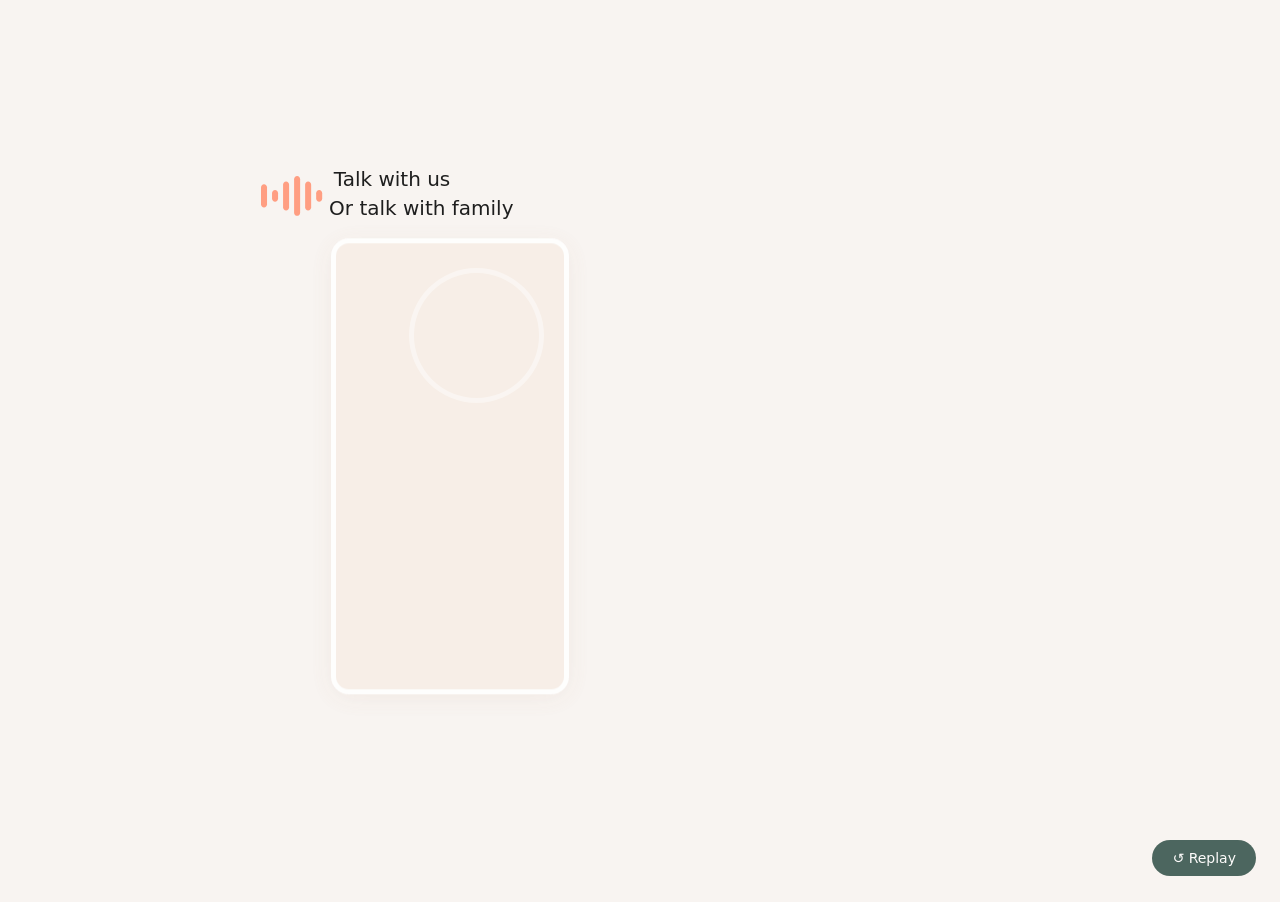
==== commit 2cda218b: "Add responsive web component and package for embed - storyworth-hero.js: self-contained custom eleme" ====
--- a/index.html
+++ b/index.html
@@ -11,27 +11,42 @@
   <div class="stage">
     <div class="frame">
 
+      <!-- ── Glow ─────────────────────────────────────────── -->
+      <img class="glow" id="glow" src="assets/glow.svg" alt="" />
+
       <!-- ── Labels ────────────────────────────────────────── -->
-      <p class="label label--talk"  id="lbl-talk">Talk with us</p>
-      <p class="label label--write" id="lbl-write">We write a chapter</p>
+      <p class="label label--talk"  id="lbl-talk">Talk with <strong>us</strong></p>
+      <p class="label label--family" id="lbl-family">Or talk with <strong>family</strong></p>
+      <p class="label label--write" id="lbl-write">We write a <strong>chapter</strong></p>
 
       <!-- ── Left: phone call side ─────────────────────────── -->
-      <div class="portrait-wrap" id="portrait">
-        <img src="assets/dad.png" alt="Paul" />
+      <div class="portrait-wrap portrait-wrap--daughter" id="daughter">
+        <video src="assets/daughter.mp4" id="daughter-video" autoplay muted playsinline></video>
       </div>
 
-      <div class="phone-card" id="phone-card">
-        <img class="audio-wave" src="assets/audio-wave.svg" alt="" id="audio-wave" />
+      <div class="portrait-wrap portrait-wrap--dad" id="portrait">
+        <video src="assets/dad.mp4" id="dad-video" autoplay muted playsinline></video>
       </div>
 
+      <div class="phone-card" id="phone-card"></div>
+
+      <svg id="audio-wave" class="audio-wave" viewBox="0 0 61.1992 39.8345" fill="none" xmlns="http://www.w3.org/2000/svg">
+        <path class="bar" id="bar-1" d="M6.02933 11.5264C6.02933 9.76039 4.67923 8.3286 3.01414 8.3286C1.35009 8.3286 0 9.76039 0 11.5264V28.3076C0 30.0737 1.35009 31.5054 3.01414 31.5054C4.67923 31.5054 6.02933 30.0737 6.02933 28.3076V11.5264Z" fill="#FF9E82"/>
+        <path class="bar" id="bar-2" d="M17.0635 17.3207C17.0635 15.5547 15.7134 14.1229 14.0494 14.1229C12.3843 14.1229 11.0342 15.5547 11.0342 17.3207V22.5132C11.0342 24.2794 12.3843 25.711 14.0494 25.711C15.7134 25.711 17.0635 24.2794 17.0635 22.5132V17.3207Z" fill="#FF9E82"/>
+        <path class="bar" id="bar-3" d="M28.0966 8.62963C28.0966 6.86349 26.7476 5.43181 25.0825 5.43181C23.4174 5.43181 22.0684 6.86349 22.0684 8.62963V31.2046C22.0684 32.9708 23.4174 34.4025 25.0825 34.4025C26.7476 34.4025 28.0966 32.9708 28.0966 31.2046V8.62963Z" fill="#FF9E82"/>
+        <path class="bar" id="bar-4" d="M39.1309 3.19771C39.1309 1.43168 37.7808 0 36.1167 0C34.4516 0 33.1016 1.43168 33.1016 3.19771V36.6367C33.1016 38.4029 34.4516 39.8345 36.1167 39.8345C37.7808 39.8345 39.1309 38.4029 39.1309 36.6367V3.19771Z" fill="#FF9E82"/>
+        <path class="bar" id="bar-5" d="M50.165 8.62963C50.165 6.86349 48.8159 5.43181 47.1509 5.43181C45.4858 5.43181 44.1367 6.86349 44.1367 8.62963V31.2046C44.1367 32.9708 45.4858 34.4025 47.1509 34.4025C48.8159 34.4025 50.165 32.9708 50.165 31.2046V8.62963Z" fill="#FF9E82"/>
+        <path class="bar" id="bar-6" d="M61.1992 17.3207C61.1992 15.5547 59.8492 14.1229 58.1841 14.1229C56.52 14.1229 55.1699 15.5547 55.1699 17.3207V22.5132C55.1699 24.2793 56.52 25.711 58.1841 25.711C59.8492 25.711 61.1992 24.2793 61.1992 22.5132V17.3207Z" fill="#FF9E82"/>
+      </svg>
+
       <div class="bubble bubble--q" id="bubble-1">
-        Hey Paul, do you remember the moment you became a dad?
+        Do you remember the moment you became my dad?
       </div>
       <div class="bubble bubble--a" id="bubble-2">
-        Oh yes... I remember thinking... boy I have no idea what I'm doing. But I also just knew I'd do anything for her.
+        Oh yes... I remember that day and thinking... ha I have no idea what I'm doing. But I also just knew I'd do anything for you.
       </div>
       <div class="bubble bubble--a" id="bubble-3">
-        They put her in my arms and I thought... well that's it. That's my whole life right there...
+        They put you in my arms and I thought... well that's it. That's my whole life right there...
       </div>
 
       <!-- ── Connector ──────────────────────────────────────── -->
--- a/styles.css
+++ b/styles.css
@@ -31,32 +31,69 @@
 .label {
   position: absolute;
   font-family: 'GT America', 'DM Sans', system-ui, sans-serif;
-  font-size: 24px;
-  line-height: 75px;
-  color: #4c4740;
+  font-size: 20px;
+  color: #1e1e1e;
   white-space: nowrap;
+  text-align: center;
+  line-height: normal;
   transform: translateX(-50%);
 }
 
-/* "Talk with us" centered at x=222.58, y=0 */
-.label--talk  { left: 222.58px; top: 0; }
-
-/* "We write a chapter" centered at x=550.18, y=85 */
-.label--write { left: 550.18px; top: 84.99px; }
+.label strong { font-weight: 500; }
+
+/* "Talk with us" — centered at x=219.01 */
+.label--talk   { left: 219.01px; top: 0; }
+
+/* "Or talk with family" — centered at x=248.51 */
+.label--family { left: 248.51px; top: 29.33px; }
+
+/* "We write a chapter" — centered at x=533.2, top=113.08 */
+.label--write  { left: 533.2px; top: 113.08px; }
+
+/* ── Glow — Figma node 10:1465, right=-222.54 top=19.98 size=715.509 ── */
+.glow {
+  position: absolute;
+  left: 441px;
+  top: 19.98px;
+  width: 715.509px;
+  height: 715.509px;
+  pointer-events: none;
+}
 
 /* ── Portrait ────────────────────────────────────────────── */
 .portrait-wrap {
   position: absolute;
-  left: 0;
-  top: 98.8px;
-  width: 187.2px;
-  height: 187.2px;
   border-radius: 50%;
   overflow: hidden;
   flex-shrink: 0;
-}
-
-.portrait-wrap img {
+  z-index: 2;
+  box-shadow: 0 0 0 5px #fff;
+}
+
+/* Dad: Figma frame 2, node 4:1453 */
+.portrait-wrap--dad {
+  left: 240.76px;
+  top: 96.9px;
+  width: 125.46px;
+  height: 125.46px;
+}
+
+/* Daughter: Figma frame 2, node 2:106 */
+.portrait-wrap--daughter {
+  left: 193.38px;
+  top: 169.88px;
+  width: 86.615px;
+  height: 86.615px;
+  box-shadow: none;
+}
+
+.portrait-wrap--daughter video {
+  transform: scaleX(-1);
+  object-position: calc(50% + 30px) center;
+}
+
+.portrait-wrap img,
+.portrait-wrap video {
   width: 100%;
   height: 100%;
   object-fit: cover;
@@ -68,23 +105,20 @@
   left: 158.08px;
   top: 68.96px;
   width: 238.31px;
-  height: 416.47px;
+  height: 456.367px;
   background: #f7ede6;
   border-radius: 18px;
-  border: 9px solid #fff;
+  border: 5px solid #fff;
   box-shadow: 0 4px 25px rgba(190, 157, 132, 0.12);
-  display: flex;
-  align-items: flex-start;
-  justify-content: center;
-  padding-top: 62px;
-}
-
-/* ── Audio wave (inside phone card) ─────────────────────── */
-/* Figma: x=246.64, y=140.08 within frame → relative to phone-card: x=246.64-158.08=88.56, y=140.08-68.96=71.12 */
+}
+
+/* ── Audio wave — frame-absolute, from inset 1.66% 84.05% 91.31% 9.39% ── */
 .audio-wave {
+  position: absolute;
+  left: 87.70px;
+  top: 9.40px;
   width: 61.2px;
   height: 39.83px;
-  flex-shrink: 0;
 }
 
 /* ── Chat bubbles ────────────────────────────────────────── */
@@ -98,27 +132,77 @@
   font-size: 12px;
   line-height: 18px;
   color: #000;
-}
-
-/* Question bubble: left=112.01, top=238 */
+  box-shadow: 0px 4px 20px 0px rgba(0, 0, 0, 0.06);
+}
+
+/* Question bubble — Figma frame 2, node 2:72 */
 .bubble--q {
-  left: 112.01px;
-  top: 238px;
+  left: 112.81px;
+  top: 278.28px;
   width: 203.48px;
 }
 
-/* Response bubbles: left=198.38 */
-.bubble--a:nth-of-type(2) { /* bubble-2 */
+/* Response bubbles — Figma frame 2 */
+#bubble-2 {
   left: 198.38px;
-  top: 307.33px;
+  top: 340.97px;
   width: 230.65px;
 }
 
-.bubble--a:nth-of-type(3) { /* bubble-3 */
+#bubble-3 {
   left: 198.38px;
-  top: 381.35px;
+  top: 434.51px;
   width: 230.65px;
 }
+
+/* ── Audio wave animation ────────────────────────────────── */
+@keyframes bar1 {
+  0%, 100% { transform: scaleY(0.9); }
+  30%      { transform: scaleY(0.58); }
+  65%      { transform: scaleY(0.78); }
+}
+@keyframes bar2 {
+  0%, 100% { transform: scaleY(0.65); }
+  20%      { transform: scaleY(1); }
+  55%      { transform: scaleY(0.6); }
+}
+@keyframes bar3 {
+  0%, 100% { transform: scaleY(1); }
+  35%      { transform: scaleY(0.55); }
+  60%      { transform: scaleY(0.85); }
+  80%      { transform: scaleY(0.62); }
+}
+@keyframes bar4 {
+  0%, 100% { transform: scaleY(0.72); }
+  25%      { transform: scaleY(0.52); }
+  50%      { transform: scaleY(0.95); }
+  75%      { transform: scaleY(0.6); }
+}
+@keyframes bar5 {
+  0%, 100% { transform: scaleY(0.88); }
+  20%      { transform: scaleY(0.65); }
+  50%      { transform: scaleY(0.55); }
+  75%      { transform: scaleY(0.82); }
+}
+@keyframes bar6 {
+  0%, 100% { transform: scaleY(0.68); }
+  30%      { transform: scaleY(0.95); }
+  58%      { transform: scaleY(0.6); }
+}
+
+.audio-wave { overflow: visible; }
+
+.bar {
+  transform-box: fill-box;
+  transform-origin: center;
+}
+
+#bar-1 { animation: bar1 1.3s ease-in-out infinite 0s; }
+#bar-2 { animation: bar2 1.5s ease-in-out infinite 0.18s; }
+#bar-3 { animation: bar3 1.1s ease-in-out infinite 0.07s; }
+#bar-4 { animation: bar4 1.4s ease-in-out infinite 0.3s; }
+#bar-5 { animation: bar5 1.2s ease-in-out infinite 0.12s; }
+#bar-6 { animation: bar6 1.6s ease-in-out infinite 0.24s; }
 
 /* ── Arrow connector ─────────────────────────────────────── */
 .arrow-connector {
@@ -135,10 +219,10 @@
   left: 448.68px;
   top: 150.09px;
   width: 485.29px;
-  height: 416.47px;
+  height: 408px;
   background: linear-gradient(130.12deg, #f7eee7 2.96%, #f1d8c4 96.9%);
   border-radius: 18px;
-  border: 9px solid #fff;
+  border: 5px solid #fff;
   box-shadow: 0 4px 25px rgba(190, 157, 132, 0.12);
 }
 
@@ -155,10 +239,12 @@
 }
 
 /* ── Chapter title ───────────────────────────────────────── */
+/* Frame coords: left=556.59, top=245.25
+   Minus .chapter-page origin (511.16, 203.92) → 45.43, 41.33 */
 .chapter-title {
   position: absolute;
-  left: 556.59px;   /* from frame */
-  top: 245.25px;
+  left: 45.43px;
+  top: 41.33px;
   width: 269.48px;
   font-family: 'GT Super Display', 'Playfair Display', Georgia, serif;
   font-size: 21px;
@@ -169,10 +255,12 @@
 }
 
 /* ── Chapter body text ───────────────────────────────────── */
+/* Frame coords: left=543.79, top=331.33
+   Minus .chapter-page origin (511.16, 203.92) → 32.63, 127.41 */
 .chapter-body {
   position: absolute;
-  left: 543.79px;   /* from frame */
-  top: 331.33px;
+  left: 32.63px;
+  top: 127.41px;
   width: 303.15px;
   font-family: 'Garamond Premier Pro', 'EB Garamond', Georgia, serif;
   font-size: 12px;
@@ -182,6 +270,22 @@
 
 .chapter-body p + p { margin-top: 10px; }
 .chapter-body em { font-style: italic; }
+
+/* ── Typewriter cursor ───────────────────────────────────── */
+@keyframes cursor-blink {
+  0%, 100% { opacity: 1; }
+  50%       { opacity: 0; }
+}
+
+.type-cursor {
+  display: inline-block;
+  width: 1px;
+  height: 0.85em;
+  background: #042a21;
+  vertical-align: text-bottom;
+  margin-left: 1px;
+  animation: cursor-blink 0.6s step-end infinite;
+}
 
 /* ── Replay button ───────────────────────────────────────── */
 .replay-btn {
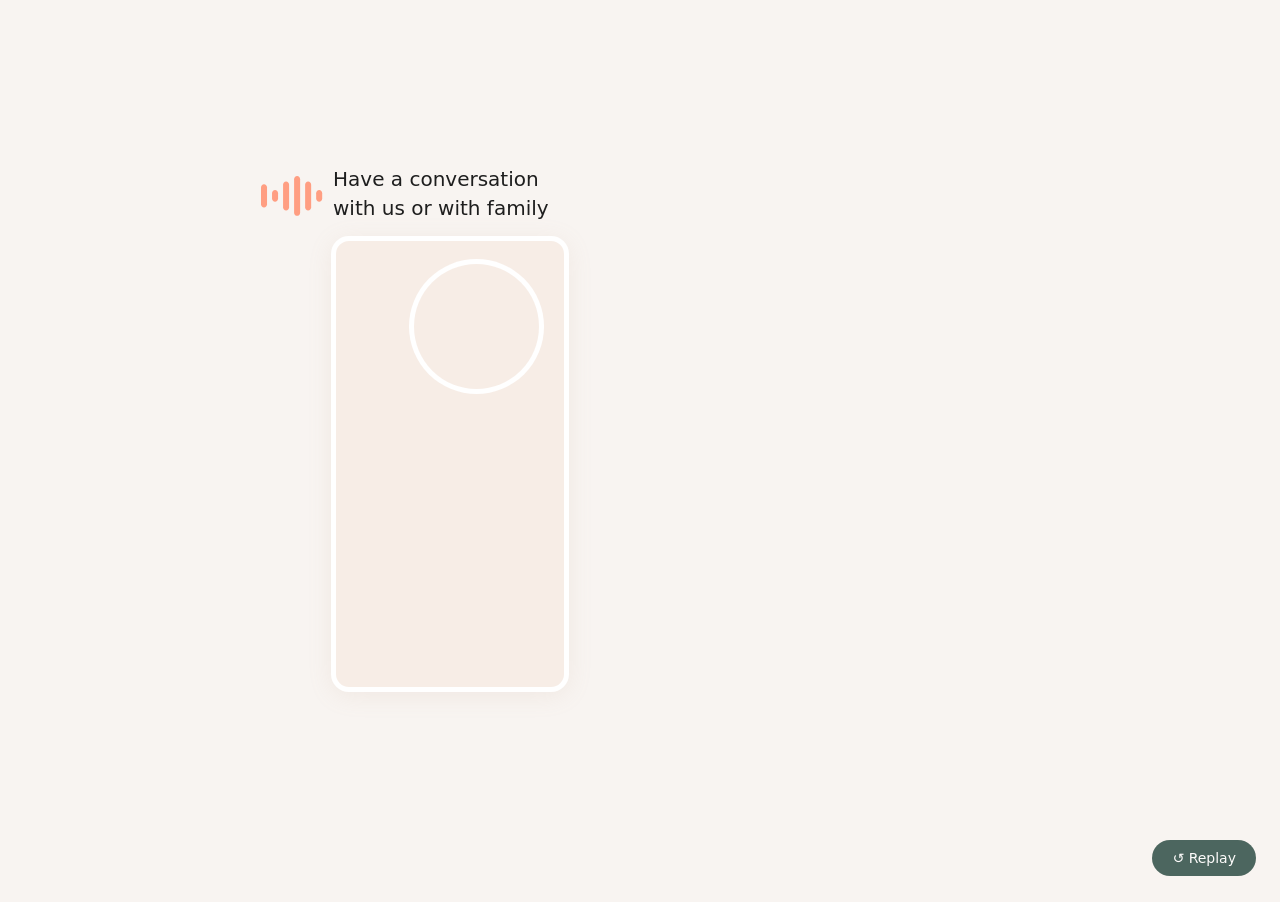
==== commit 43fecd56: "Update desktop hero copy, alignment, and animation timing - Change labels to "Have a conversation / " ====
--- a/index.html
+++ b/index.html
@@ -15,9 +15,9 @@
       <img class="glow" id="glow" src="assets/glow.svg" alt="" />
 
       <!-- ── Labels ────────────────────────────────────────── -->
-      <p class="label label--talk"  id="lbl-talk">Talk with <strong>us</strong></p>
-      <p class="label label--family" id="lbl-family">Or talk with <strong>family</strong></p>
-      <p class="label label--write" id="lbl-write">We write a <strong>chapter</strong></p>
+      <p class="label label--talk"  id="lbl-talk">Have a conversation</p>
+      <p class="label label--family" id="lbl-family">with us or with family</p>
+      <p class="label label--write" id="lbl-write">We write a chapter</p>
 
       <!-- ── Left: phone call side ─────────────────────────── -->
       <div class="portrait-wrap portrait-wrap--daughter" id="daughter">
--- a/styles.css
+++ b/styles.css
@@ -39,13 +39,9 @@
   transform: translateX(-50%);
 }
 
-.label strong { font-weight: 500; }
-
-/* "Talk with us" — centered at x=219.01 */
-.label--talk   { left: 219.01px; top: 0; }
-
-/* "Or talk with family" — centered at x=248.51 */
-.label--family { left: 248.51px; top: 29.33px; }
+
+.label--talk   { left: 160px; top: 0;      transform: none; text-align: left; }
+.label--family { left: 160px; top: 29.33px; transform: none; text-align: left; }
 
 /* "We write a chapter" — centered at x=533.2, top=113.08 */
 .label--write  { left: 533.2px; top: 113.08px; }
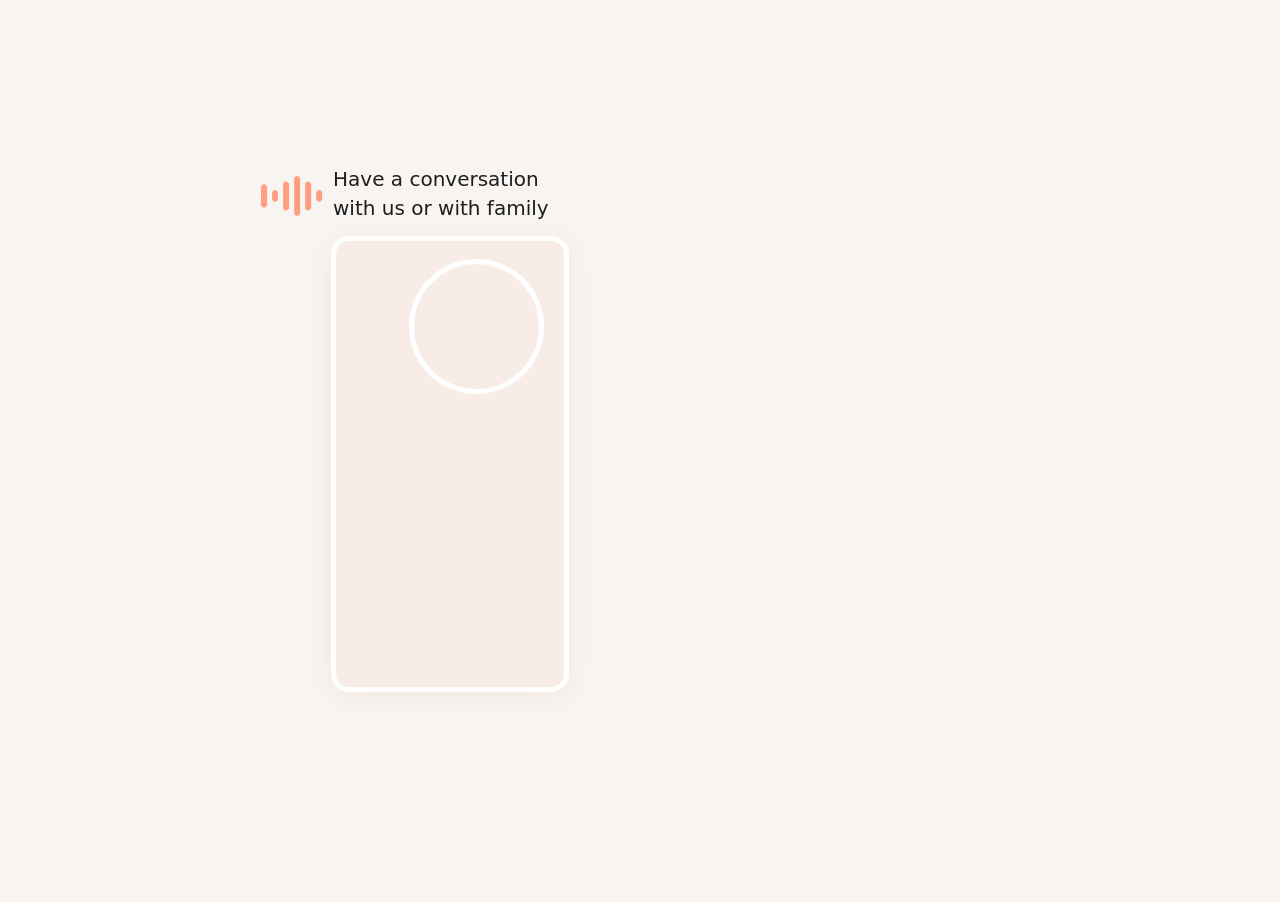
==== commit bda0ea42: "Remove replay button from desktop hero Co-Authored-By: Claude Sonnet 4.6 <noreply@anthropic.com>" ====
--- a/index.html
+++ b/index.html
@@ -68,7 +68,6 @@
     </div><!-- /frame -->
   </div><!-- /stage -->
 
-  <button class="replay-btn" id="replay-btn">↺ Replay</button>
 
   <script src="https://cdnjs.cloudflare.com/ajax/libs/gsap/3.12.5/gsap.min.js"></script>
   <script src="script.js"></script>
